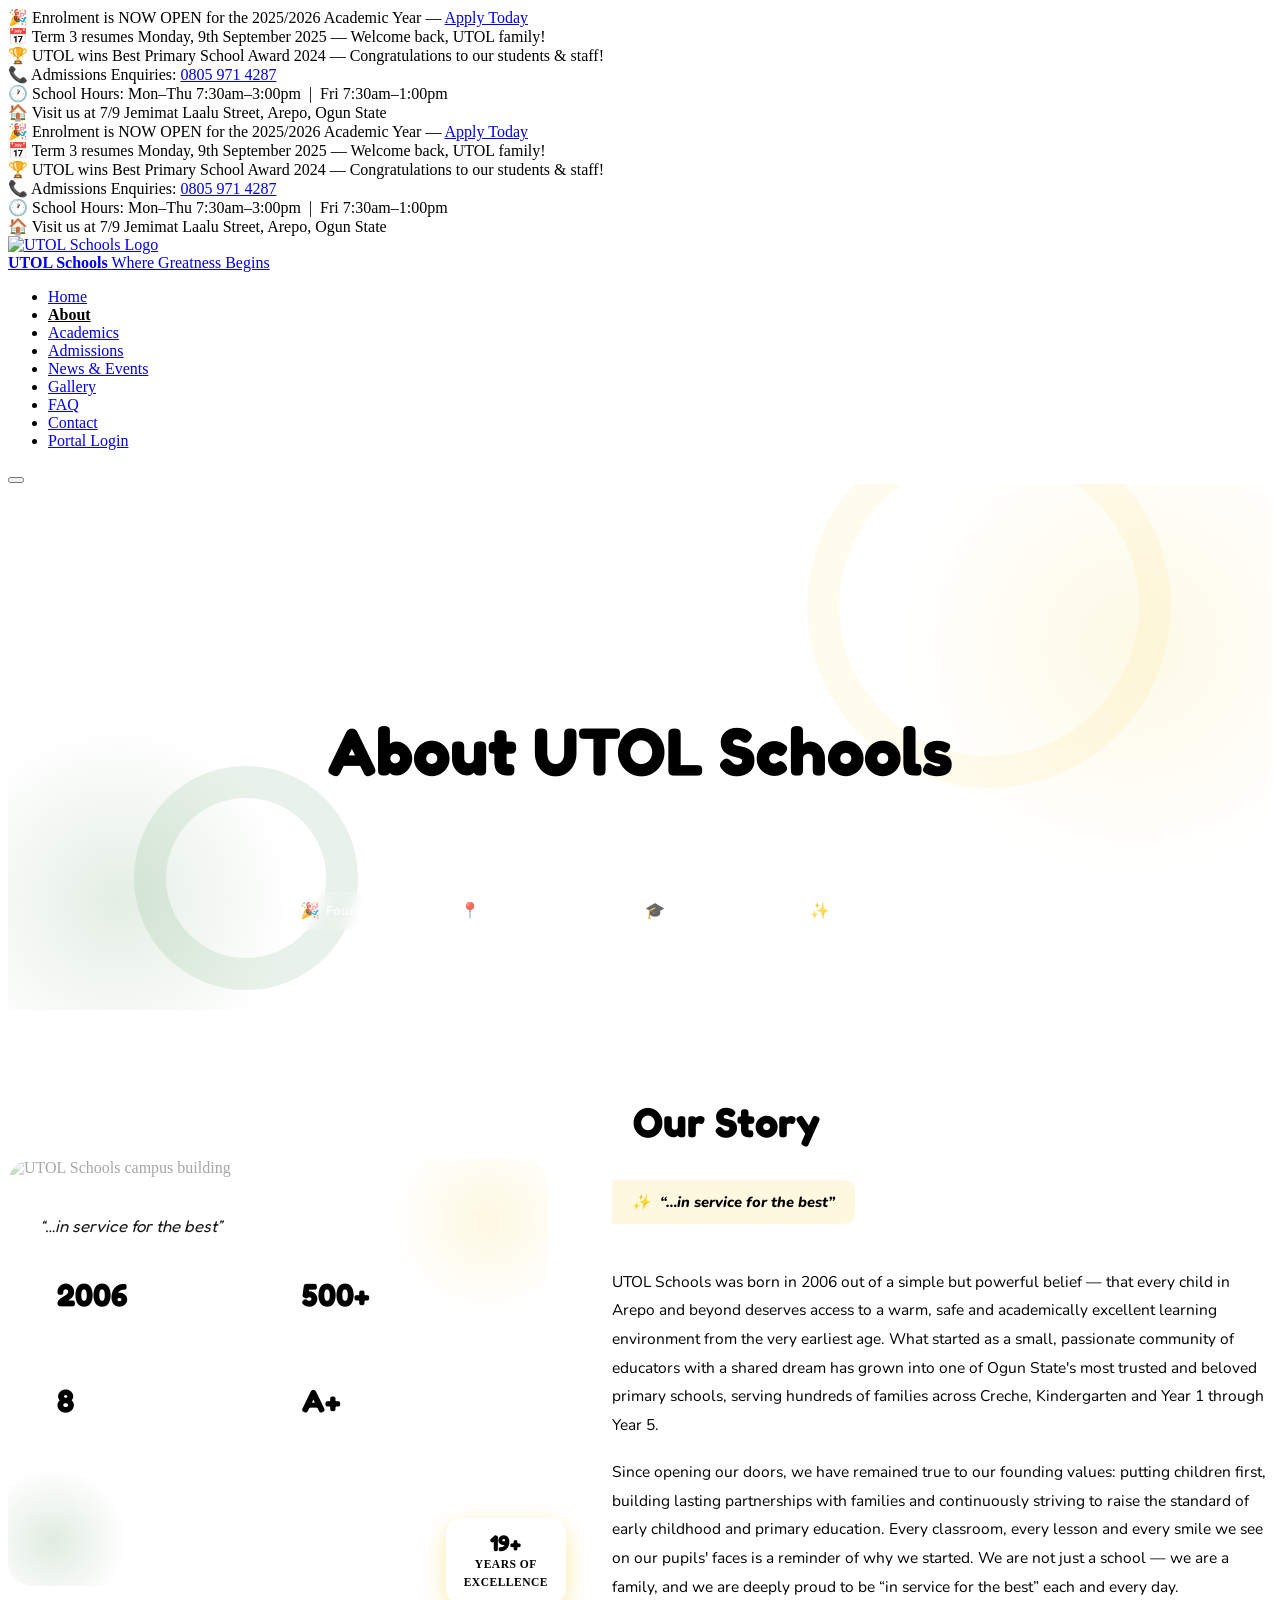
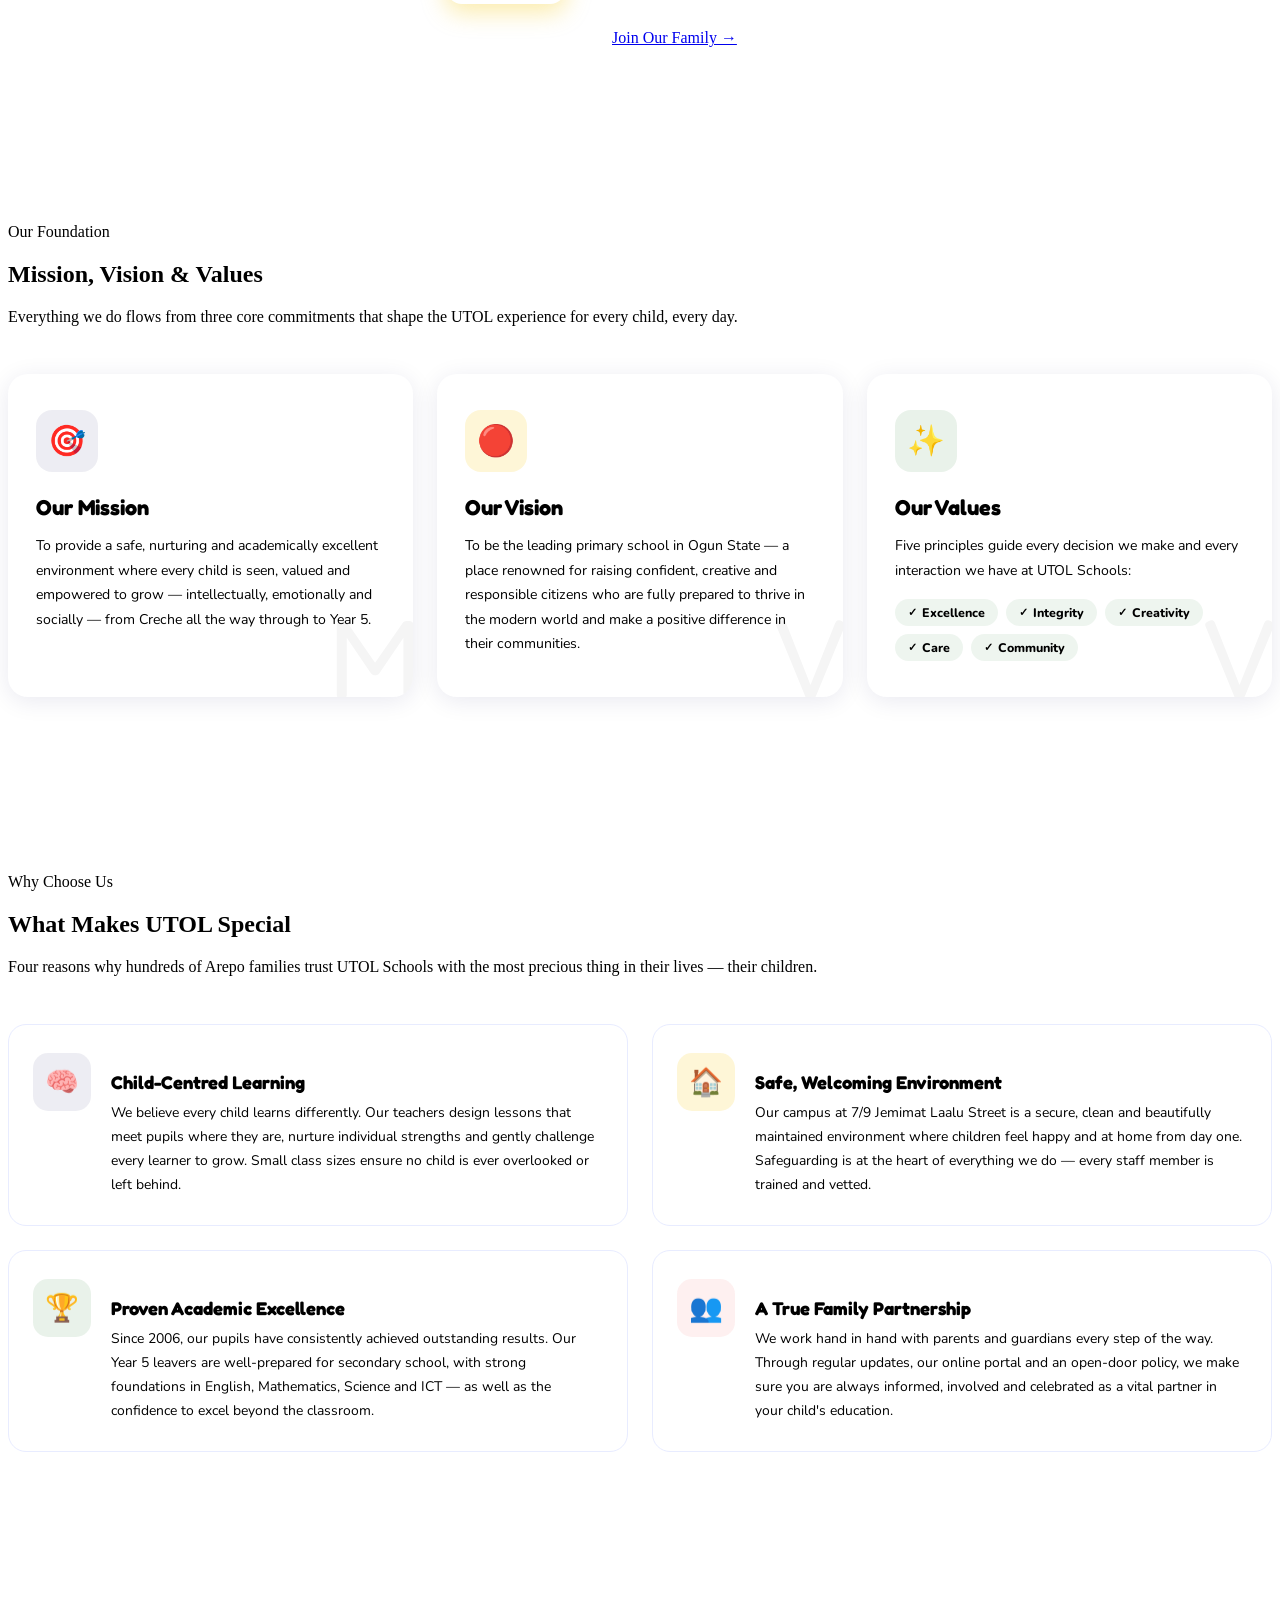
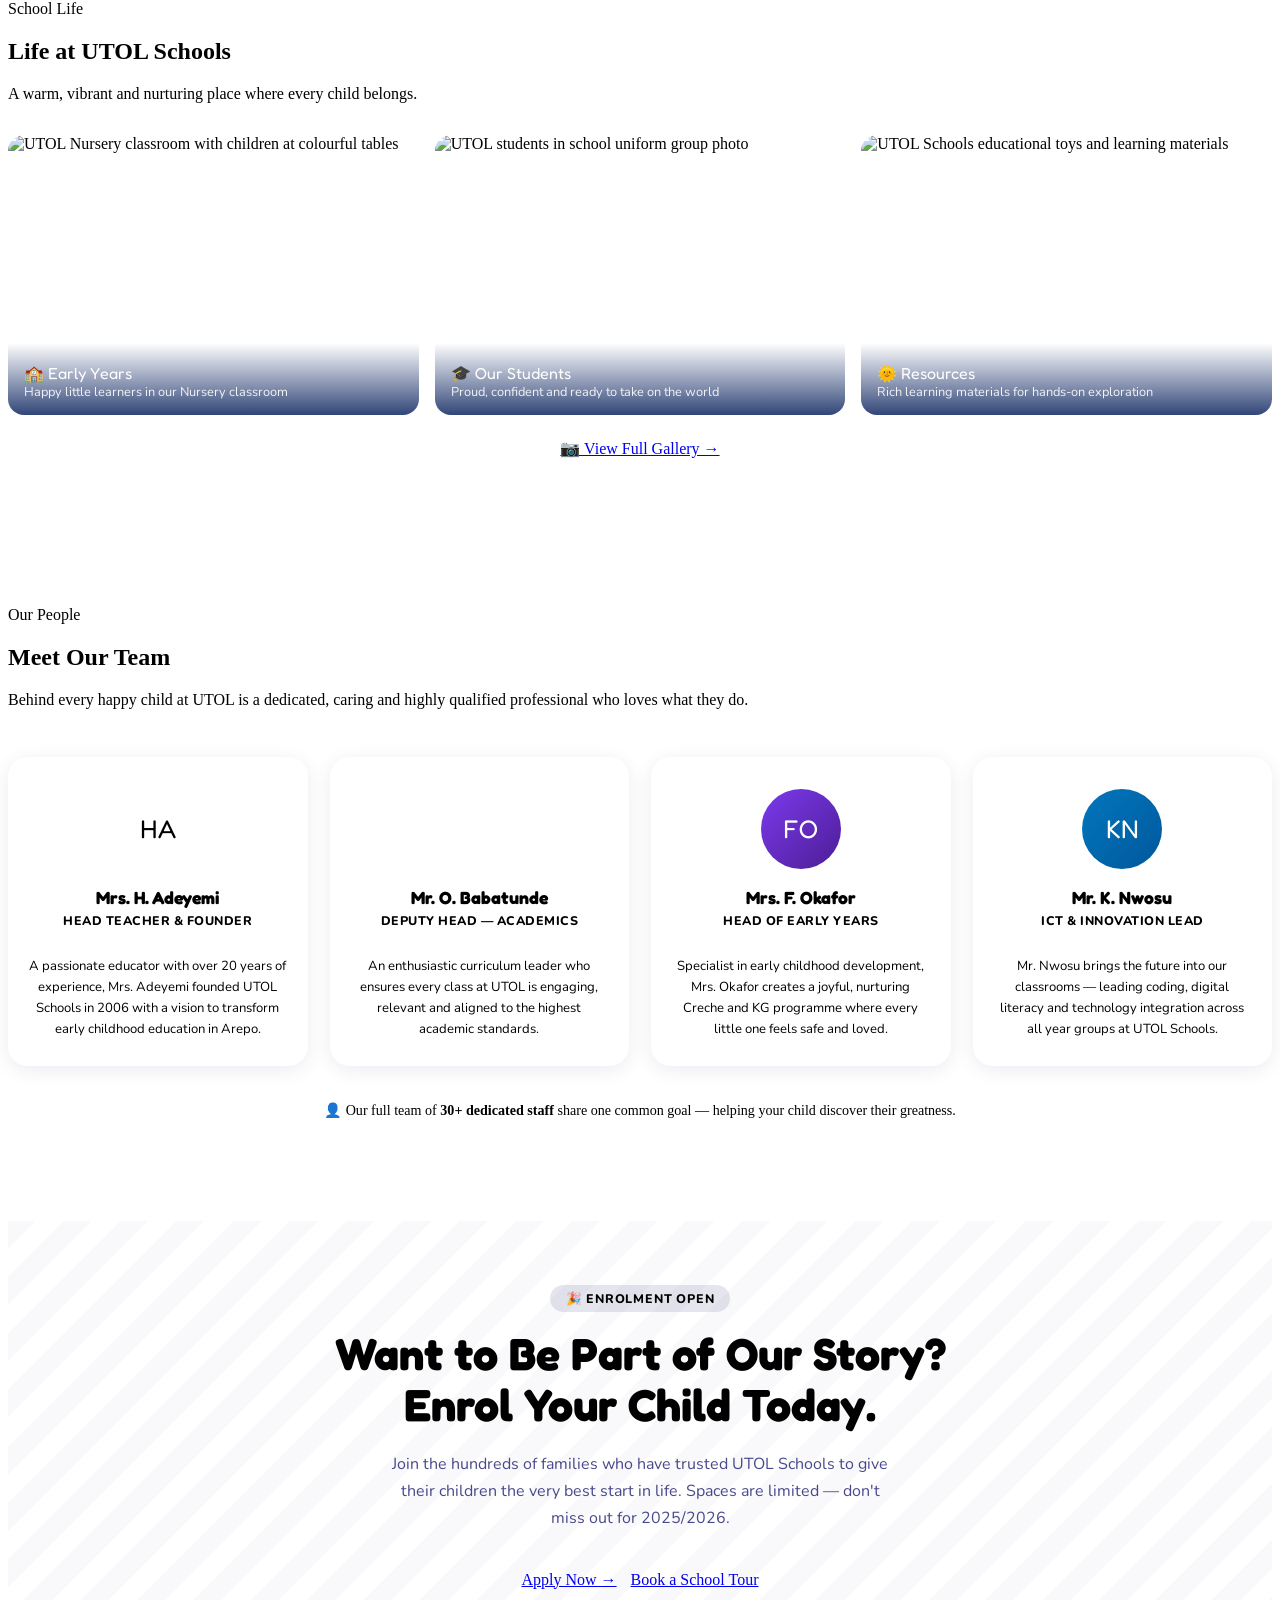
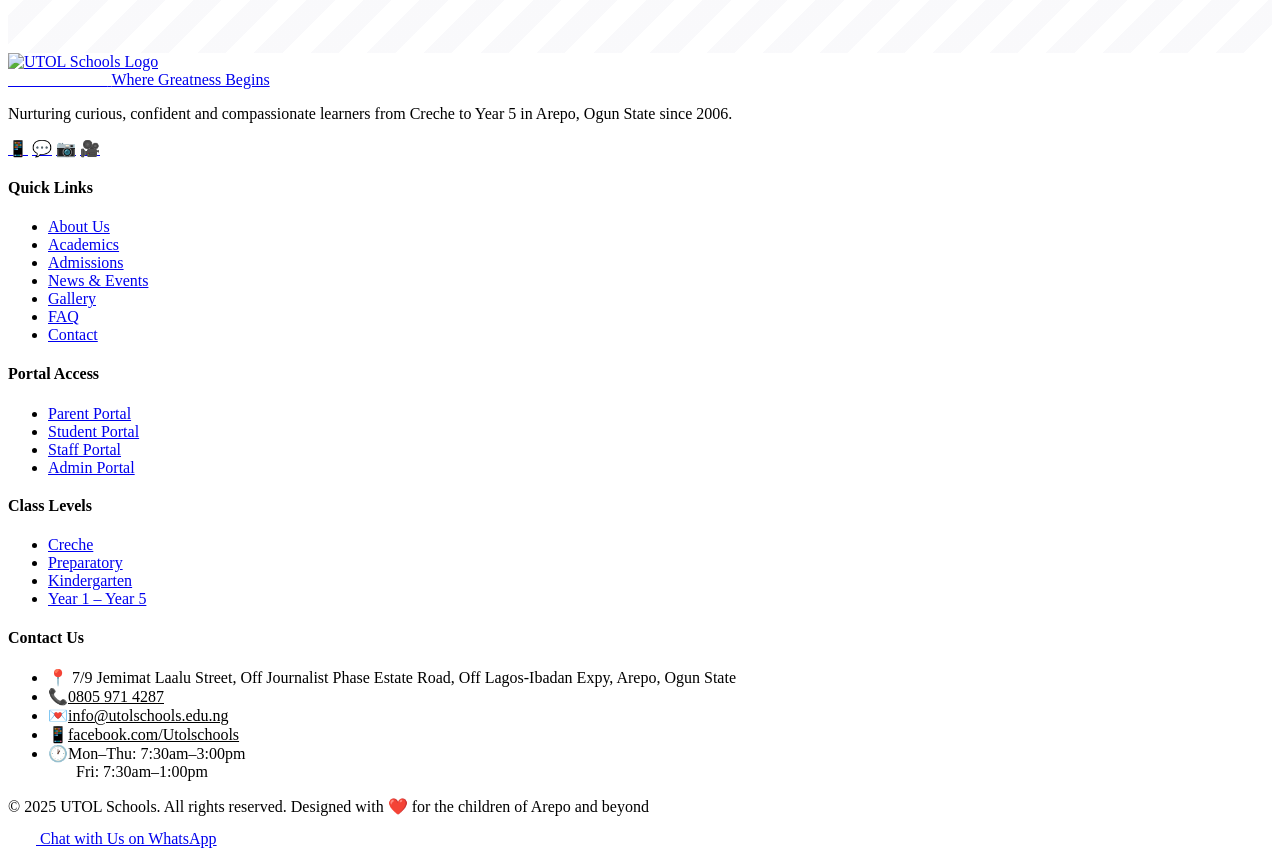
==== about.html @ bb559eba "Add files via upload" ====
<!DOCTYPE html>
<html lang="en">
<head>
  <meta charset="UTF-8" />
  <meta name="viewport" content="width=device-width, initial-scale=1.0" />
  <title>About Us – UTOL Schools</title>
  <meta name="description" content="Learn the story behind UTOL Schools — founded in 2006 in Arepo, Ogun State, in service for the best. Meet our team, mission, vision and values." />
  <link rel="preconnect" href="https://fonts.googleapis.com" />
  <link rel="preconnect" href="https://fonts.gstatic.com" crossorigin />
  <link href="https://fonts.googleapis.com/css2?family=Fredoka+One&family=Nunito:wght@400;500;600;700;800&display=swap" rel="stylesheet" />
  <link rel="stylesheet" href="css/style.css" />

  <style>
    /* ---- About page active nav override ---- */
    .nav-links a.active {
      background: var(--yellow) !important;
      color: var(--navy) !important;
      border-radius: 8px;
      font-weight: 800;
    }

    /* ================================================
       PAGE HERO
    ================================================ */
    .about-hero {
      background: linear-gradient(135deg, var(--navy) 0%, #050870 60%, #0c0ca8 100%);
      padding: 140px 0 80px;
      position: relative;
      overflow: hidden;
      text-align: center;
    }
    .about-hero::before {
      content: '';
      position: absolute;
      top: -100px; right: -120px;
      width: 520px; height: 520px;
      background: radial-gradient(circle, rgba(244,199,10,0.10) 0%, transparent 65%);
      border-radius: 50%;
    }
    .about-hero::after {
      content: '';
      position: absolute;
      bottom: -80px; left: -80px;
      width: 380px; height: 380px;
      background: radial-gradient(circle, rgba(46,125,50,0.13) 0%, transparent 65%);
      border-radius: 50%;
    }
    /* Decorative ring */
    .about-hero .hero-ring {
      position: absolute;
      border-radius: 50%;
      border: 32px solid rgba(244,199,10,0.07);
    }
    .about-hero .hr1 { width: 300px; height: 300px; top: -60px; right: 8%; }
    .about-hero .hr2 { width: 160px; height: 160px; bottom: 20px; left: 10%; border-color: rgba(46,125,50,0.1); }

    .about-hero-inner {
      position: relative;
      z-index: 2;
    }
    .about-hero-breadcrumb {
      display: inline-flex;
      align-items: center;
      gap: 8px;
      font-size: 0.82rem;
      font-weight: 700;
      color: rgba(255,255,255,0.55);
      margin-bottom: 18px;
    }
    .about-hero-breadcrumb a { color: var(--yellow); transition: opacity 0.2s; }
    .about-hero-breadcrumb a:hover { opacity: 0.8; }
    .about-hero-breadcrumb .sep { color: rgba(255,255,255,0.3); }

    .about-hero h1 {
      font-family: 'Fredoka One', cursive;
      font-size: clamp(2.6rem, 6vw, 4.2rem);
      color: var(--white);
      margin-bottom: 14px;
      line-height: 1.05;
    }
    .about-hero h1 span { color: var(--yellow); }

    .about-hero-sub {
      font-family: 'Nunito', sans-serif;
      font-size: 1.1rem;
      color: rgba(255,255,255,0.72);
      max-width: 500px;
      margin: 0 auto 32px;
      line-height: 1.7;
    }

    .about-hero-chips {
      display: flex;
      gap: 10px;
      flex-wrap: wrap;
      justify-content: center;
    }
    .hero-chip {
      display: inline-flex;
      align-items: center;
      gap: 6px;
      background: rgba(255,255,255,0.08);
      border: 1px solid rgba(255,255,255,0.14);
      color: rgba(255,255,255,0.8);
      padding: 7px 16px;
      border-radius: 50px;
      font-family: 'Nunito', sans-serif;
      font-size: 0.82rem;
      font-weight: 700;
      backdrop-filter: blur(6px);
    }
    .hero-chip .chip-icon { font-size: 1rem; }

    /* ================================================
       OUR STORY
    ================================================ */
    .our-story { padding: 88px 0; background: var(--white); }

    .story-grid {
      display: grid;
      grid-template-columns: 0.9fr 1.1fr;
      gap: 64px;
      align-items: center;
    }

    /* Left decorative panel */
    .story-panel {
      position: relative;
    }
    .story-visual {
      background: linear-gradient(145deg, var(--navy) 0%, #1a1aad 100%);
      border-radius: 24px;
      padding: 40px 32px;
      color: var(--white);
      position: relative;
      overflow: hidden;
    }
    .story-visual::before {
      content: '';
      position: absolute;
      top: -40px; right: -40px;
      width: 200px; height: 200px;
      background: radial-gradient(circle, rgba(244,199,10,0.12) 0%, transparent 70%);
      border-radius: 50%;
    }
    .story-visual::after {
      content: '';
      position: absolute;
      bottom: -30px; left: -30px;
      width: 150px; height: 150px;
      background: radial-gradient(circle, rgba(46,125,50,0.15) 0%, transparent 70%);
      border-radius: 50%;
    }
    .story-tagline {
      font-family: 'Fredoka One', cursive;
      font-size: 1.05rem;
      color: var(--yellow);
      margin-bottom: 24px;
      opacity: 0.9;
      font-style: italic;
      position: relative;
      z-index: 1;
    }
    .story-year {
      font-family: 'Fredoka One', cursive;
      font-size: 5.5rem;
      line-height: 1;
      color: rgba(255,255,255,0.12);
      position: absolute;
      bottom: 20px;
      right: 24px;
      letter-spacing: -2px;
      z-index: 0;
    }
    .story-stat-grid {
      display: grid;
      grid-template-columns: 1fr 1fr;
      gap: 14px;
      position: relative;
      z-index: 1;
    }
    .story-stat {
      background: rgba(255,255,255,0.07);
      border-radius: 14px;
      padding: 18px 16px;
      border: 1px solid rgba(255,255,255,0.08);
    }
    .story-stat strong {
      font-family: 'Fredoka One', cursive;
      font-size: 2rem;
      color: var(--yellow);
      display: block;
      line-height: 1;
      margin-bottom: 4px;
    }
    .story-stat span {
      font-size: 0.78rem;
      color: rgba(255,255,255,0.65);
      font-family: 'Nunito', sans-serif;
    }
    /* Floating badge */
    .story-badge {
      position: absolute;
      bottom: -18px;
      right: -18px;
      background: var(--yellow);
      border-radius: 16px;
      padding: 14px 18px;
      box-shadow: 0 8px 24px rgba(244,199,10,0.35);
      text-align: center;
      z-index: 2;
    }
    .story-badge strong {
      font-family: 'Fredoka One', cursive;
      font-size: 1.4rem;
      color: var(--navy);
      display: block;
      line-height: 1;
    }
    .story-badge span {
      font-size: 0.72rem;
      font-weight: 800;
      color: var(--navy);
      text-transform: uppercase;
      letter-spacing: 0.5px;
    }

    /* Right: story text */
    .story-text {}
    .story-accent-heading {
      display: flex;
      align-items: flex-start;
      gap: 16px;
      margin-bottom: 22px;
    }
    .story-accent-bar {
      width: 5px;
      min-height: 56px;
      background: var(--yellow);
      border-radius: 4px;
      flex-shrink: 0;
      margin-top: 4px;
    }
    .story-accent-heading h2 {
      font-family: 'Fredoka One', cursive;
      font-size: clamp(1.9rem, 3.5vw, 2.6rem);
      color: var(--navy);
      line-height: 1.15;
      margin: 0;
    }

    .story-text p {
      font-family: 'Nunito', sans-serif;
      font-size: 0.97rem;
      color: var(--gray);
      line-height: 1.85;
      margin-bottom: 18px;
    }
    .story-text p:last-of-type { margin-bottom: 28px; }

    .story-tagline-inline {
      display: inline-flex;
      align-items: center;
      gap: 10px;
      background: rgba(244,199,10,0.12);
      border-left: 4px solid var(--yellow);
      border-radius: 0 10px 10px 0;
      padding: 12px 20px;
      font-family: 'Nunito', sans-serif;
      font-size: 0.92rem;
      font-weight: 800;
      color: var(--navy);
      font-style: italic;
      margin-bottom: 28px;
    }

    /* ================================================
       MISSION / VISION / VALUES
    ================================================ */
    .mvv-section { padding: 88px 0; background: var(--light); }

    .mvv-grid {
      display: grid;
      grid-template-columns: repeat(3, 1fr);
      gap: 24px;
      margin-top: 48px;
    }

    .mvv-card {
      background: var(--white);
      border-radius: 20px;
      padding: 36px 28px;
      box-shadow: 0 4px 24px rgba(3,4,94,0.09);
      position: relative;
      overflow: hidden;
      transition: transform 0.3s ease, box-shadow 0.3s ease;
    }
    .mvv-card:hover {
      transform: translateY(-6px);
      box-shadow: 0 14px 40px rgba(3,4,94,0.14);
    }
    .mvv-card::before {
      content: '';
      position: absolute;
      top: 0; left: 0; right: 0;
      height: 5px;
      border-radius: 20px 20px 0 0;
    }
    .mvv-mission::before { background: var(--navy); }
    .mvv-vision::before  { background: var(--yellow); }
    .mvv-values::before  { background: var(--green); }

    /* Watermark letter */
    .mvv-card .mvv-wm {
      position: absolute;
      bottom: -16px; right: -8px;
      font-family: 'Fredoka One', cursive;
      font-size: 7rem;
      line-height: 1;
      color: var(--navy);
      opacity: 0.04;
      pointer-events: none;
    }

    .mvv-icon-wrap {
      width: 62px; height: 62px;
      border-radius: 16px;
      display: flex;
      align-items: center;
      justify-content: center;
      font-size: 1.9rem;
      margin-bottom: 20px;
    }
    .mvv-mission .mvv-icon-wrap { background: rgba(3,4,94,0.07); }
    .mvv-vision  .mvv-icon-wrap { background: rgba(244,199,10,0.16); }
    .mvv-values  .mvv-icon-wrap { background: rgba(46,125,50,0.1); }

    .mvv-card h3 {
      font-family: 'Fredoka One', cursive;
      font-size: 1.35rem;
      color: var(--navy);
      margin-bottom: 12px;
    }
    .mvv-card p {
      font-family: 'Nunito', sans-serif;
      font-size: 0.88rem;
      color: var(--gray);
      line-height: 1.75;
      margin-bottom: 0;
    }

    /* Values pill list */
    .values-pills {
      display: flex;
      flex-wrap: wrap;
      gap: 8px;
      margin-top: 16px;
    }
    .val-pill {
      display: inline-flex;
      align-items: center;
      gap: 5px;
      background: rgba(46,125,50,0.08);
      color: var(--green);
      padding: 5px 13px;
      border-radius: 50px;
      font-family: 'Nunito', sans-serif;
      font-size: 0.78rem;
      font-weight: 800;
    }
    .val-pill::before { content: '✓'; font-size: 0.7rem; }

    /* ================================================
       WHY UTOL
    ================================================ */
    .why-section { padding: 88px 0; background: var(--white); }

    .why-about-grid {
      display: grid;
      grid-template-columns: repeat(2, 1fr);
      gap: 24px;
      margin-top: 48px;
    }

    .why-about-card {
      display: flex;
      align-items: flex-start;
      gap: 20px;
      background: var(--white);
      border: 1.5px solid #e8ecff;
      border-radius: 18px;
      padding: 28px 24px;
      transition: border-color 0.3s ease, box-shadow 0.3s ease, transform 0.3s ease;
      position: relative;
      overflow: hidden;
    }
    .why-about-card::after {
      content: '';
      position: absolute;
      inset: 0;
      background: var(--light);
      opacity: 0;
      transition: opacity 0.3s ease;
      z-index: 0;
      border-radius: 18px;
    }
    .why-about-card:hover {
      border-color: var(--navy);
      box-shadow: 0 8px 32px rgba(3,4,94,0.1);
      transform: translateY(-4px);
    }
    .why-about-card:hover::after { opacity: 1; }

    .wa-icon-box {
      width: 58px; height: 58px;
      border-radius: 15px;
      display: flex;
      align-items: center;
      justify-content: center;
      font-size: 1.7rem;
      flex-shrink: 0;
      position: relative;
      z-index: 1;
    }
    .wai-1 { background: rgba(3,4,94,0.07); }
    .wai-2 { background: rgba(244,199,10,0.16); }
    .wai-3 { background: rgba(46,125,50,0.1); }
    .wai-4 { background: rgba(239,68,68,0.08); }

    .why-about-body { position: relative; z-index: 1; }
    .why-about-body h3 {
      font-family: 'Fredoka One', cursive;
      font-size: 1.15rem;
      color: var(--navy);
      margin-bottom: 8px;
    }
    .why-about-body p {
      font-family: 'Nunito', sans-serif;
      font-size: 0.87rem;
      color: var(--gray);
      line-height: 1.72;
      margin: 0;
    }

    /* ================================================
       MEET OUR TEAM
    ================================================ */
    .team-section { padding: 88px 0; background: var(--light); }

    .team-about-grid {
      display: grid;
      grid-template-columns: repeat(4, 1fr);
      gap: 22px;
      margin-top: 48px;
    }

    .team-about-card {
      background: var(--white);
      border-radius: 20px;
      padding: 32px 20px 26px;
      text-align: center;
      box-shadow: 0 4px 20px rgba(3,4,94,0.08);
      transition: transform 0.3s ease, box-shadow 0.3s ease;
      position: relative;
      overflow: hidden;
    }
    .team-about-card::before {
      content: '';
      position: absolute;
      top: 0; left: 0; right: 0;
      height: 4px;
      border-radius: 20px 20px 0 0;
      background: var(--navy);
      transform: scaleX(0);
      transform-origin: left;
      transition: transform 0.3s ease;
    }
    .team-about-card:hover { transform: translateY(-6px); box-shadow: 0 16px 40px rgba(3,4,94,0.14); }
    .team-about-card:hover::before { transform: scaleX(1); }

    .team-avatar-circle {
      width: 80px; height: 80px;
      border-radius: 50%;
      display: flex;
      align-items: center;
      justify-content: center;
      font-family: 'Fredoka One', cursive;
      font-size: 1.6rem;
      margin: 0 auto 18px;
      position: relative;
    }
    /* Colour variants */
    .tav-1 { background: linear-gradient(135deg, var(--navy) 0%, #1a1aad 100%); color: var(--yellow); }
    .tav-2 { background: linear-gradient(135deg, var(--green) 0%, #1b5e20 100%); color: #fff; }
    .tav-3 { background: linear-gradient(135deg, #7c3aed 0%, #4c1d95 100%); color: #fff; }
    .tav-4 { background: linear-gradient(135deg, #0277bd 0%, #01579b 100%); color: #fff; }

    /* Small online dot */
    .team-avatar-circle::after {
      content: '';
      position: absolute;
      bottom: 4px; right: 4px;
      width: 14px; height: 14px;
      background: var(--green);
      border-radius: 50%;
      border: 3px solid var(--white);
    }

    .team-about-card h3 {
      font-family: 'Fredoka One', cursive;
      font-size: 1.1rem;
      color: var(--navy);
      margin-bottom: 4px;
    }
    .team-role {
      font-family: 'Nunito', sans-serif;
      font-size: 0.78rem;
      font-weight: 800;
      text-transform: uppercase;
      letter-spacing: 0.5px;
      color: var(--gray);
      margin-bottom: 12px;
      display: block;
    }

    /* Divider */
    .team-about-card .team-divider {
      width: 36px;
      height: 3px;
      background: var(--yellow);
      border-radius: 2px;
      margin: 12px auto;
    }

    .team-about-card .team-desc {
      font-family: 'Nunito', sans-serif;
      font-size: 0.82rem;
      color: var(--gray);
      line-height: 1.6;
      margin: 0;
    }

    /* ================================================
       ABOUT CTA STRIP
    ================================================ */
    .about-cta {
      background: var(--yellow);
      padding: 64px 0;
      position: relative;
      overflow: hidden;
    }
    .about-cta::before {
      content: '';
      position: absolute; inset: 0;
      background: repeating-linear-gradient(
        -45deg, transparent, transparent 20px,
        rgba(3,4,94,0.025) 20px, rgba(3,4,94,0.025) 40px
      );
    }
    /* Decorative circles */
    .about-cta .cta-circle {
      position: absolute;
      border-radius: 50%;
      opacity: 0.08;
    }
    .about-cta .cc1 { width: 300px; height: 300px; background: var(--navy); top: -100px; right: 5%; }
    .about-cta .cc2 { width: 180px; height: 180px; background: var(--navy); bottom: -60px; left: 8%; }

    .about-cta-inner {
      position: relative;
      z-index: 1;
      display: flex;
      flex-direction: column;
      align-items: center;
      text-align: center;
      gap: 10px;
    }
    .about-cta-inner .cta-tag {
      display: inline-flex;
      align-items: center;
      gap: 6px;
      background: rgba(3,4,94,0.1);
      color: var(--navy);
      padding: 5px 16px;
      border-radius: 50px;
      font-family: 'Nunito', sans-serif;
      font-size: 0.78rem;
      font-weight: 800;
      text-transform: uppercase;
      letter-spacing: 0.8px;
      margin-bottom: 6px;
    }
    .about-cta-inner h2 {
      font-family: 'Fredoka One', cursive;
      font-size: clamp(1.9rem, 4vw, 2.8rem);
      color: var(--navy);
      line-height: 1.15;
      max-width: 620px;
      margin: 0 auto 10px;
    }
    .about-cta-inner p {
      font-family: 'Nunito', sans-serif;
      font-size: 1rem;
      color: rgba(3,4,94,0.72);
      max-width: 500px;
      margin: 0 auto 28px;
      line-height: 1.7;
    }
    .about-cta-btns {
      display: flex;
      gap: 14px;
      flex-wrap: wrap;
      justify-content: center;
    }

    /* ================================================
       RESPONSIVE
    ================================================ */
    @media (max-width: 1024px) {
      .story-grid      { grid-template-columns: 1fr; gap: 44px; }
      .story-panel     { max-width: 480px; margin: 0 auto; }
      .mvv-grid        { grid-template-columns: 1fr; }
      .why-about-grid  { grid-template-columns: 1fr; }
      .team-about-grid { grid-template-columns: repeat(2, 1fr); }
    }
    @media (max-width: 768px) {
      .about-hero      { padding: 120px 0 64px; }
      .about-hero h1   { font-size: 2.4rem; }
      .team-about-grid { grid-template-columns: repeat(2, 1fr); }
      .about-cta-btns  { flex-direction: column; align-items: center; }
      .story-badge     { bottom: -12px; right: -8px; }
    }
    @media (max-width: 480px) {
      .team-about-grid  { grid-template-columns: 1fr; }
      .about-hero-chips { gap: 8px; }
      .hero-chip        { font-size: 0.75rem; padding: 5px 12px; }
      .why-about-card   { flex-direction: column; }
    }
  </style>
</head>
<body>

<!-- ============================================================
     ANNOUNCEMENT BAR
============================================================ -->
<div class="announcement-bar" role="marquee" aria-label="School announcements">
  <div class="announcement-track">
    <div class="announcement-item"><span class="ann-dot"></span>&#127881; Enrolment is NOW OPEN for the 2025/2026 Academic Year &mdash; <a href="admissions.html">Apply Today</a></div>
    <div class="announcement-item"><span class="ann-dot"></span>&#128197; Term 3 resumes Monday, 9th September 2025 &mdash; Welcome back, UTOL family!</div>
    <div class="announcement-item"><span class="ann-dot"></span>&#127942; UTOL wins Best Primary School Award 2024 &mdash; Congratulations to our students &amp; staff!</div>
    <div class="announcement-item"><span class="ann-dot"></span>&#128222; Admissions Enquiries: <a href="tel:08059714287">0805 971 4287</a></div>
    <div class="announcement-item"><span class="ann-dot"></span>&#128336; School Hours: Mon&ndash;Thu 7:30am&ndash;3:00pm &nbsp;|&nbsp; Fri 7:30am&ndash;1:00pm</div>
    <div class="announcement-item"><span class="ann-dot"></span>&#127968; Visit us at 7/9 Jemimat Laalu Street, Arepo, Ogun State</div>
    <!-- duplicate for seamless loop -->
    <div class="announcement-item"><span class="ann-dot"></span>&#127881; Enrolment is NOW OPEN for the 2025/2026 Academic Year &mdash; <a href="admissions.html">Apply Today</a></div>
    <div class="announcement-item"><span class="ann-dot"></span>&#128197; Term 3 resumes Monday, 9th September 2025 &mdash; Welcome back, UTOL family!</div>
    <div class="announcement-item"><span class="ann-dot"></span>&#127942; UTOL wins Best Primary School Award 2024 &mdash; Congratulations to our students &amp; staff!</div>
    <div class="announcement-item"><span class="ann-dot"></span>&#128222; Admissions Enquiries: <a href="tel:08059714287">0805 971 4287</a></div>
    <div class="announcement-item"><span class="ann-dot"></span>&#128336; School Hours: Mon&ndash;Thu 7:30am&ndash;3:00pm &nbsp;|&nbsp; Fri 7:30am&ndash;1:00pm</div>
    <div class="announcement-item"><span class="ann-dot"></span>&#127968; Visit us at 7/9 Jemimat Laalu Street, Arepo, Ogun State</div>
  </div>
</div>

<!-- ============================================================
     STICKY NAVBAR
============================================================ -->
<nav class="navbar" id="navbar">
  <div class="nav-container">
    <a href="index.html" class="nav-logo" aria-label="UTOL Schools home">
      <div class="nav-logo-icon"><img src="images/logo.jpeg" alt="UTOL Schools Logo" /></div>
      <div class="nav-logo-text">
        <strong>UTOL Schools</strong>
        <span>Where Greatness Begins</span>
      </div>
    </a>

    <ul class="nav-links" id="navLinks" role="menubar">
      <li role="none"><a href="index.html"        role="menuitem">Home</a></li>
      <li role="none"><a href="about.html"  class="active" role="menuitem">About</a></li>
      <li role="none"><a href="academics.html"    role="menuitem">Academics</a></li>
      <li role="none"><a href="admissions.html"   role="menuitem">Admissions</a></li>
      <li role="none"><a href="news.html"         role="menuitem">News &amp; Events</a></li>
      <li role="none"><a href="gallery.html"      role="menuitem">Gallery</a></li>
      <li role="none"><a href="faq.html"          role="menuitem">FAQ</a></li>
      <li role="none"><a href="contact.html"      role="menuitem">Contact</a></li>
      <li role="none"><a href="portal/login.html" class="nav-portal-btn" role="menuitem">Portal Login</a></li>
    </ul>

    <button class="nav-hamburger" id="hamburger" aria-label="Toggle navigation menu" aria-expanded="false">
      <span></span><span></span><span></span>
    </button>
  </div>
</nav>

<!-- ============================================================
     1. PAGE HERO
============================================================ -->
<section class="about-hero">
  <div class="hero-ring hr1" aria-hidden="true"></div>
  <div class="hero-ring hr2" aria-hidden="true"></div>

  <div class="container">
    <div class="about-hero-inner">

      <!-- Breadcrumb -->
      <div class="about-hero-breadcrumb">
        <a href="index.html">Home</a>
        <span class="sep">/</span>
        <span>About Us</span>
      </div>

      <h1>About <span>UTOL Schools</span></h1>
      <p class="about-hero-sub">Get to know the UTOL Schools family &mdash; our story, our people and the passion that drives everything we do.</p>

      <!-- Info chips -->
      <div class="about-hero-chips">
        <span class="hero-chip"><span class="chip-icon">&#127881;</span> Founded 2006</span>
        <span class="hero-chip"><span class="chip-icon">&#128205;</span> Arepo, Ogun State</span>
        <span class="hero-chip"><span class="chip-icon">&#127891;</span> Creche &ndash; Year 5</span>
        <span class="hero-chip"><span class="chip-icon">&#10024;</span> &ldquo;In service for the best&rdquo;</span>
      </div>

    </div>
  </div>
</section>

<!-- ============================================================
     2. OUR STORY
============================================================ -->
<section class="our-story" id="story">
  <div class="container">
    <div class="story-grid">

      <!-- Left: Visual panel -->
      <div class="story-panel">
        <div class="story-visual" style="position:relative;overflow:hidden;min-height:320px;">
          <!-- Campus photo background -->
          <img src="images/gallery4.jpeg" alt="UTOL Schools campus building" style="position:absolute;inset:0;width:100%;height:100%;object-fit:cover;border-radius:inherit;opacity:0.35;" />
          <p class="story-tagline" style="position:relative;z-index:1;">&ldquo;&hellip;in service for the best&rdquo;</p>

          <div class="story-stat-grid" style="position:relative;z-index:1;">
            <div class="story-stat">
              <strong>2006</strong>
              <span>Year Founded</span>
            </div>
            <div class="story-stat">
              <strong>500+</strong>
              <span>Happy Pupils</span>
            </div>
            <div class="story-stat">
              <strong>8</strong>
              <span>Class Levels</span>
            </div>
            <div class="story-stat">
              <strong>A+</strong>
              <span>School Rating</span>
            </div>
          </div>

          <div class="story-year" aria-hidden="true" style="position:relative;z-index:1;">2006</div>
        </div>

        <!-- Floating badge -->
        <div class="story-badge">
          <strong>19+</strong>
          <span>Years of<br>Excellence</span>
        </div>
      </div>

      <!-- Right: Story text -->
      <div class="story-text">
        <div class="story-accent-heading">
          <div class="story-accent-bar" aria-hidden="true"></div>
          <h2>Our Story</h2>
        </div>

        <div class="story-tagline-inline">
          <span>&#10024;</span> &ldquo;&hellip;in service for the best&rdquo;
        </div>

        <p>
          UTOL Schools was born in 2006 out of a simple but powerful belief &mdash; that every child in Arepo and beyond deserves access to a warm, safe and academically excellent learning environment from the very earliest age. What started as a small, passionate community of educators with a shared dream has grown into one of Ogun State's most trusted and beloved primary schools, serving hundreds of families across Creche, Kindergarten and Year 1 through Year 5.
        </p>
        <p>
          Since opening our doors, we have remained true to our founding values: putting children first, building lasting partnerships with families and continuously striving to raise the standard of early childhood and primary education. Every classroom, every lesson and every smile we see on our pupils' faces is a reminder of why we started. We are not just a school &mdash; we are a family, and we are deeply proud to be &ldquo;in service for the best&rdquo; each and every day.
        </p>

        <a href="admissions.html" class="btn btn-navy">Join Our Family &rarr;</a>
      </div>

    </div>
  </div>
</section>

<!-- ============================================================
     3. MISSION, VISION & VALUES
============================================================ -->
<section class="mvv-section" id="mission">
  <div class="container">
    <div class="text-center">
      <span class="section-tag">Our Foundation</span>
      <h2 class="section-title">Mission, Vision &amp; Values</h2>
      <p class="section-subtitle">Everything we do flows from three core commitments that shape the UTOL experience for every child, every day.</p>
    </div>

    <div class="mvv-grid">

      <!-- Mission -->
      <div class="mvv-card mvv-mission">
        <span class="mvv-wm" aria-hidden="true">M</span>
        <div class="mvv-icon-wrap">&#127919;</div>
        <h3>Our Mission</h3>
        <p>
          To provide a safe, nurturing and academically excellent environment where every child is seen, valued and empowered to grow &mdash; intellectually, emotionally and socially &mdash; from Creche all the way through to Year 5.
        </p>
      </div>

      <!-- Vision -->
      <div class="mvv-card mvv-vision">
        <span class="mvv-wm" aria-hidden="true">V</span>
        <div class="mvv-icon-wrap">&#128308;</div>
        <h3>Our Vision</h3>
        <p>
          To be the leading primary school in Ogun State &mdash; a place renowned for raising confident, creative and responsible citizens who are fully prepared to thrive in the modern world and make a positive difference in their communities.
        </p>
      </div>

      <!-- Values -->
      <div class="mvv-card mvv-values">
        <span class="mvv-wm" aria-hidden="true">V</span>
        <div class="mvv-icon-wrap">&#10024;</div>
        <h3>Our Values</h3>
        <p>Five principles guide every decision we make and every interaction we have at UTOL Schools:</p>
        <div class="values-pills">
          <span class="val-pill">Excellence</span>
          <span class="val-pill">Integrity</span>
          <span class="val-pill">Creativity</span>
          <span class="val-pill">Care</span>
          <span class="val-pill">Community</span>
        </div>
      </div>

    </div>
  </div>
</section>

<!-- ============================================================
     4. WHY UTOL
============================================================ -->
<section class="why-section" id="why-utol">
  <div class="container">
    <div class="text-center">
      <span class="section-tag">Why Choose Us</span>
      <h2 class="section-title">What Makes UTOL Special</h2>
      <p class="section-subtitle">Four reasons why hundreds of Arepo families trust UTOL Schools with the most precious thing in their lives &mdash; their children.</p>
    </div>

    <div class="why-about-grid">

      <!-- Block 1 -->
      <div class="why-about-card">
        <div class="wa-icon-box wai-1">&#129504;</div>
        <div class="why-about-body">
          <h3>Child-Centred Learning</h3>
          <p>We believe every child learns differently. Our teachers design lessons that meet pupils where they are, nurture individual strengths and gently challenge every learner to grow. Small class sizes ensure no child is ever overlooked or left behind.</p>
        </div>
      </div>

      <!-- Block 2 -->
      <div class="why-about-card">
        <div class="wa-icon-box wai-2">&#127968;</div>
        <div class="why-about-body">
          <h3>Safe, Welcoming Environment</h3>
          <p>Our campus at 7/9 Jemimat Laalu Street is a secure, clean and beautifully maintained environment where children feel happy and at home from day one. Safeguarding is at the heart of everything we do &mdash; every staff member is trained and vetted.</p>
        </div>
      </div>

      <!-- Block 3 -->
      <div class="why-about-card">
        <div class="wa-icon-box wai-3">&#127942;</div>
        <div class="why-about-body">
          <h3>Proven Academic Excellence</h3>
          <p>Since 2006, our pupils have consistently achieved outstanding results. Our Year 5 leavers are well-prepared for secondary school, with strong foundations in English, Mathematics, Science and ICT &mdash; as well as the confidence to excel beyond the classroom.</p>
        </div>
      </div>

      <!-- Block 4 -->
      <div class="why-about-card">
        <div class="wa-icon-box wai-4">&#128101;</div>
        <div class="why-about-body">
          <h3>A True Family Partnership</h3>
          <p>We work hand in hand with parents and guardians every step of the way. Through regular updates, our online portal and an open-door policy, we make sure you are always informed, involved and celebrated as a vital partner in your child's education.</p>
        </div>
      </div>

    </div>
  </div>
</section>

<!-- ============================================================
     4b. SCHOOL LIFE IN PICTURES
============================================================ -->
<section style="padding:60px 0;background:var(--light);">
  <div class="container">
    <div class="text-center" style="margin-bottom:32px;">
      <span class="section-tag">School Life</span>
      <h2 class="section-title">Life at UTOL Schools</h2>
      <p class="section-subtitle">A warm, vibrant and nurturing place where every child belongs.</p>
    </div>
    <div style="display:grid;grid-template-columns:1fr 1fr 1fr;gap:16px;">
      <!-- Nursery classroom – tall left card -->
      <div style="border-radius:16px;overflow:hidden;position:relative;grid-row:span 1;">
        <img src="images/gallery1.jpeg" alt="UTOL Nursery classroom with children at colourful tables"
          style="width:100%;height:280px;object-fit:cover;display:block;transition:transform 0.4s;"
          onmouseover="this.style.transform='scale(1.04)'" onmouseout="this.style.transform='scale(1)'" />
        <div style="position:absolute;bottom:0;left:0;right:0;background:linear-gradient(transparent,rgba(13,37,96,0.85));padding:20px 16px 14px;color:#fff;">
          <div style="font-family:'Fredoka One',cursive;font-size:1rem;">&#127979; Early Years</div>
          <div style="font-family:'Nunito',sans-serif;font-size:0.8rem;opacity:0.9;">Happy little learners in our Nursery classroom</div>
        </div>
      </div>
      <!-- Students in uniform – centre -->
      <div style="border-radius:16px;overflow:hidden;position:relative;">
        <img src="images/gallery2.jpeg" alt="UTOL students in school uniform group photo"
          style="width:100%;height:280px;object-fit:cover;display:block;transition:transform 0.4s;"
          onmouseover="this.style.transform='scale(1.04)'" onmouseout="this.style.transform='scale(1)'" />
        <div style="position:absolute;bottom:0;left:0;right:0;background:linear-gradient(transparent,rgba(13,37,96,0.85));padding:20px 16px 14px;color:#fff;">
          <div style="font-family:'Fredoka One',cursive;font-size:1rem;">&#127891; Our Students</div>
          <div style="font-family:'Nunito',sans-serif;font-size:0.8rem;opacity:0.9;">Proud, confident and ready to take on the world</div>
        </div>
      </div>
      <!-- Learning materials – right -->
      <div style="border-radius:16px;overflow:hidden;position:relative;">
        <img src="images/gallery3.jpeg" alt="UTOL Schools educational toys and learning materials"
          style="width:100%;height:280px;object-fit:cover;display:block;transition:transform 0.4s;"
          onmouseover="this.style.transform='scale(1.04)'" onmouseout="this.style.transform='scale(1)'" />
        <div style="position:absolute;bottom:0;left:0;right:0;background:linear-gradient(transparent,rgba(13,37,96,0.85));padding:20px 16px 14px;color:#fff;">
          <div style="font-family:'Fredoka One',cursive;font-size:1rem;">&#127774; Resources</div>
          <div style="font-family:'Nunito',sans-serif;font-size:0.8rem;opacity:0.9;">Rich learning materials for hands-on exploration</div>
        </div>
      </div>
    </div>
    <div style="text-align:center;margin-top:24px;">
      <a href="gallery.html" class="btn btn-navy">&#128247; View Full Gallery &rarr;</a>
    </div>
  </div>
</section>

<!-- ============================================================
     5. MEET OUR TEAM
============================================================ -->
<section class="team-section" id="team">
  <div class="container">
    <div class="text-center">
      <span class="section-tag">Our People</span>
      <h2 class="section-title">Meet Our Team</h2>
      <p class="section-subtitle">Behind every happy child at UTOL is a dedicated, caring and highly qualified professional who loves what they do.</p>
    </div>

    <div class="team-about-grid">

      <!-- Card 1 -->
      <div class="team-about-card">
        <div class="team-avatar-circle tav-1">HA</div>
        <h3>Mrs. H. Adeyemi</h3>
        <span class="team-role">Head Teacher &amp; Founder</span>
        <div class="team-divider"></div>
        <p class="team-desc">A passionate educator with over 20 years of experience, Mrs. Adeyemi founded UTOL Schools in 2006 with a vision to transform early childhood education in Arepo.</p>
      </div>

      <!-- Card 2 -->
      <div class="team-about-card">
        <div class="team-avatar-circle tav-2">OB</div>
        <h3>Mr. O. Babatunde</h3>
        <span class="team-role">Deputy Head &mdash; Academics</span>
        <div class="team-divider"></div>
        <p class="team-desc">An enthusiastic curriculum leader who ensures every class at UTOL is engaging, relevant and aligned to the highest academic standards.</p>
      </div>

      <!-- Card 3 -->
      <div class="team-about-card">
        <div class="team-avatar-circle tav-3">FO</div>
        <h3>Mrs. F. Okafor</h3>
        <span class="team-role">Head of Early Years</span>
        <div class="team-divider"></div>
        <p class="team-desc">Specialist in early childhood development, Mrs. Okafor creates a joyful, nurturing Creche and KG programme where every little one feels safe and loved.</p>
      </div>

      <!-- Card 4 -->
      <div class="team-about-card">
        <div class="team-avatar-circle tav-4">KN</div>
        <h3>Mr. K. Nwosu</h3>
        <span class="team-role">ICT &amp; Innovation Lead</span>
        <div class="team-divider"></div>
        <p class="team-desc">Mr. Nwosu brings the future into our classrooms &mdash; leading coding, digital literacy and technology integration across all year groups at UTOL Schools.</p>
      </div>

    </div>

    <!-- Sub note -->
    <p style="text-align:center;margin-top:36px;font-size:0.88rem;color:var(--gray);">
      &#128100; Our full team of <strong>30+ dedicated staff</strong> share one common goal &mdash; helping your child discover their greatness.
    </p>

  </div>
</section>

<!-- ============================================================
     6. CTA STRIP
============================================================ -->
<section class="about-cta">
  <div class="cta-circle cc1" aria-hidden="true"></div>
  <div class="cta-circle cc2" aria-hidden="true"></div>

  <div class="container">
    <div class="about-cta-inner">
      <span class="cta-tag">&#127881; Enrolment Open</span>
      <h2>Want to Be Part of Our Story?<br>Enrol Your Child Today.</h2>
      <p>Join the hundreds of families who have trusted UTOL Schools to give their children the very best start in life. Spaces are limited &mdash; don't miss out for 2025/2026.</p>
      <div class="about-cta-btns">
        <a href="admissions.html" class="btn btn-navy btn-strip-primary">Apply Now &rarr;</a>
        <a href="contact.html"   class="btn btn-strip-outline">Book a School Tour</a>
      </div>
    </div>
  </div>
</section>

<!-- ============================================================
     FOOTER
============================================================ -->
<footer class="footer">
  <div class="container">
    <div class="footer-grid">

      <!-- Brand -->
      <div class="footer-brand">
        <a href="index.html" class="nav-logo" style="margin-bottom:0;">
          <div class="nav-logo-icon"><img src="images/logo.jpeg" alt="UTOL Schools Logo" /></div>
          <div class="nav-logo-text">
            <strong style="color:#fff;">UTOL Schools</strong>
            <span>Where Greatness Begins</span>
          </div>
        </a>
        <p>Nurturing curious, confident and compassionate learners from Creche to Year 5 in Arepo, Ogun State since 2006.</p>
        <div class="footer-socials">
          <a href="https://facebook.com/Utolschools" target="_blank" rel="noopener" class="social-btn" aria-label="Facebook">&#128241;</a>
          <a href="https://wa.me/2348059714287?text=Hello%2C%20I%20have%20a%20question%20about%20admission%20at%20UTOL%20Schools." target="_blank" rel="noopener" class="social-btn" aria-label="WhatsApp">&#128172;</a>
          <a href="#" class="social-btn" aria-label="Instagram">&#128247;</a>
          <a href="#" class="social-btn" aria-label="YouTube">&#127909;</a>
        </div>
      </div>

      <!-- Quick Links -->
      <div class="footer-col">
        <h4>Quick Links</h4>
        <ul class="footer-links">
          <li><a href="about.html">About Us</a></li>
          <li><a href="academics.html">Academics</a></li>
          <li><a href="admissions.html">Admissions</a></li>
          <li><a href="news.html">News &amp; Events</a></li>
          <li><a href="gallery.html">Gallery</a></li>
          <li><a href="faq.html">FAQ</a></li>
          <li><a href="contact.html">Contact</a></li>
        </ul>
      </div>

      <!-- Portal & Classes -->
      <div class="footer-col">
        <h4>Portal Access</h4>
        <ul class="footer-links">
          <li><a href="portal/login.html?role=parent">Parent Portal</a></li>
          <li><a href="portal/login.html?role=student">Student Portal</a></li>
          <li><a href="portal/login.html?role=staff">Staff Portal</a></li>
          <li><a href="portal/login.html?role=admin">Admin Portal</a></li>
        </ul>
        <h4 style="margin-top:20px;">Class Levels</h4>
        <ul class="footer-links">
          <li><a href="academics.html#creche">Creche</a></li>
          <li><a href="academics.html#prep">Preparatory</a></li>
          <li><a href="academics.html#kg">Kindergarten</a></li>
          <li><a href="academics.html#y1">Year 1 &ndash; Year 5</a></li>
        </ul>
      </div>

      <!-- Contact -->
      <div class="footer-col">
        <h4>Contact Us</h4>
        <ul class="footer-contact">
          <li>
            <span class="ci">&#128205;</span>
            7/9 Jemimat Laalu Street, Off Journalist Phase Estate Road, Off Lagos-Ibadan Expy, Arepo, Ogun State
          </li>
          <li><span class="ci">&#128222;</span><a href="tel:08059714287" style="color:inherit;">0805 971 4287</a></li>
          <li><span class="ci">&#128140;</span><a href="mailto:info@utolschools.edu.ng" style="color:inherit;">info@utolschools.edu.ng</a></li>
          <li><span class="ci">&#128241;</span><a href="https://facebook.com/Utolschools" target="_blank" rel="noopener" style="color:inherit;">facebook.com/Utolschools</a></li>
          <li><span class="ci">&#128336;</span>Mon&ndash;Thu: 7:30am&ndash;3:00pm<br>&nbsp;&nbsp;&nbsp;&nbsp;&nbsp;&nbsp;&nbsp;Fri: 7:30am&ndash;1:00pm</li>
        </ul>
      </div>

    </div>

    <div class="footer-bottom">
      <span>&copy; 2025 UTOL Schools. All rights reserved.</span>
      <span>Designed with &#10084;&#65039; for the children of Arepo and beyond</span>
    </div>
  </div>
</footer>

<!-- ============================================================
     FLOATING WHATSAPP BUTTON
============================================================ -->
<a
  href="https://wa.me/2348059714287?text=Hello%2C%20I%20have%20a%20question%20about%20admission%20at%20UTOL%20Schools."
  class="whatsapp-fab"
  target="_blank"
  rel="noopener"
  aria-label="Chat with UTOL Schools on WhatsApp"
  title="Chat with us on WhatsApp"
>
  <span class="wa-icon">
    <svg width="28" height="28" viewBox="0 0 28 28" fill="none" xmlns="http://www.w3.org/2000/svg" aria-hidden="true">
      <path d="M14 0C6.268 0 0 6.268 0 14c0 2.467.638 4.784 1.755 6.793L0 28l7.415-1.727A13.94 13.94 0 0014 28c7.732 0 14-6.268 14-14S21.732 0 14 0z" fill="#fff" fill-opacity=".15"/>
      <path d="M20.52 17.48c-.31-.16-1.84-.91-2.12-1.01-.28-.1-.49-.16-.69.16-.2.31-.77.99-.95 1.19-.17.2-.35.22-.66.06-.31-.16-1.31-.48-2.49-1.54-.92-.82-1.54-1.84-1.72-2.15-.18-.31-.02-.48.13-.64.14-.14.31-.36.47-.54.16-.18.21-.31.32-.52.1-.2.05-.39-.02-.55-.07-.16-.69-1.66-.94-2.27-.25-.6-.5-.52-.69-.53-.18-.01-.39-.01-.6-.01s-.55.08-.83.39c-.28.31-1.08 1.06-1.08 2.57 0 1.51 1.1 2.97 1.25 3.17.16.2 2.16 3.3 5.24 4.63.73.32 1.3.51 1.75.65.73.23 1.4.2 1.93.12.59-.09 1.84-.75 2.1-1.48.26-.73.26-1.35.18-1.48-.08-.13-.28-.21-.59-.37z" fill="#fff"/>
    </svg>
  </span>
  <span class="wa-label">Chat with Us on WhatsApp</span>
</a>

<!-- ============================================================
     SCRIPTS
============================================================ -->
<script src="js/main.js"></script>

</body>
</html>
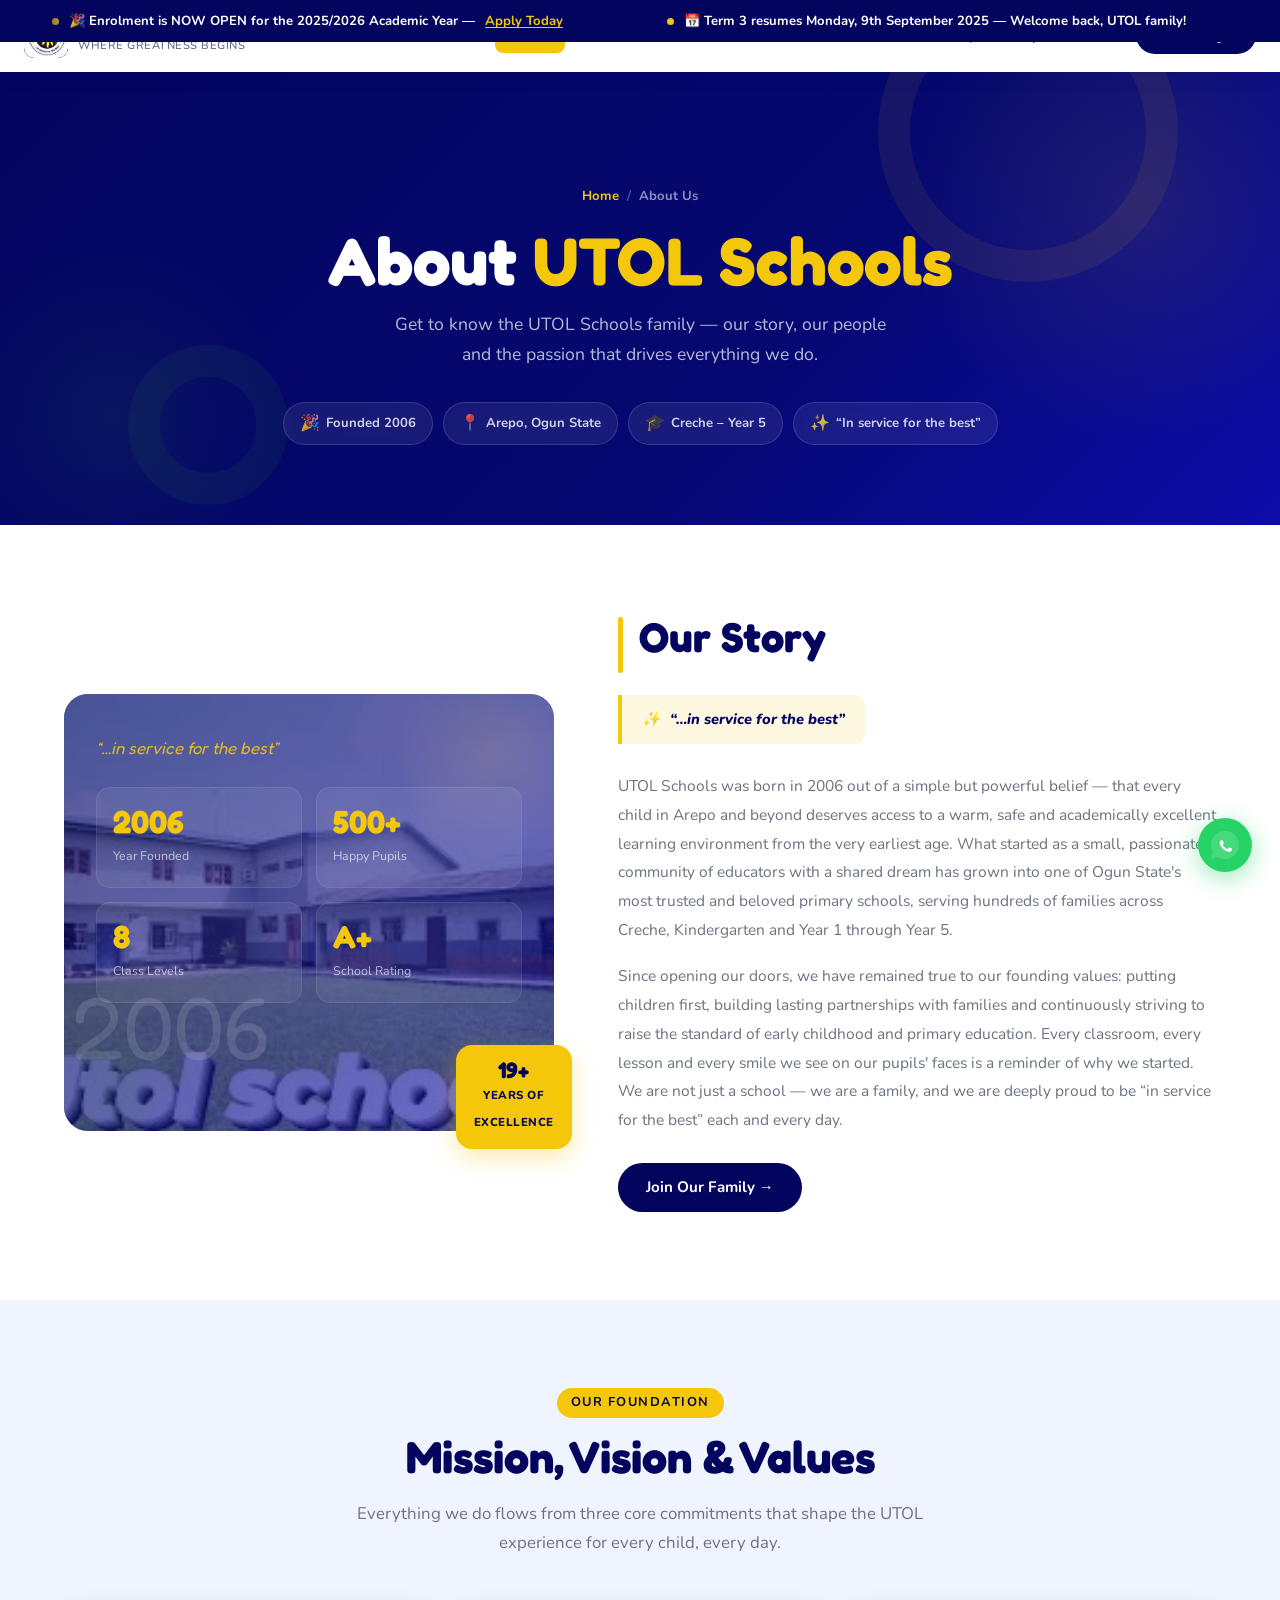
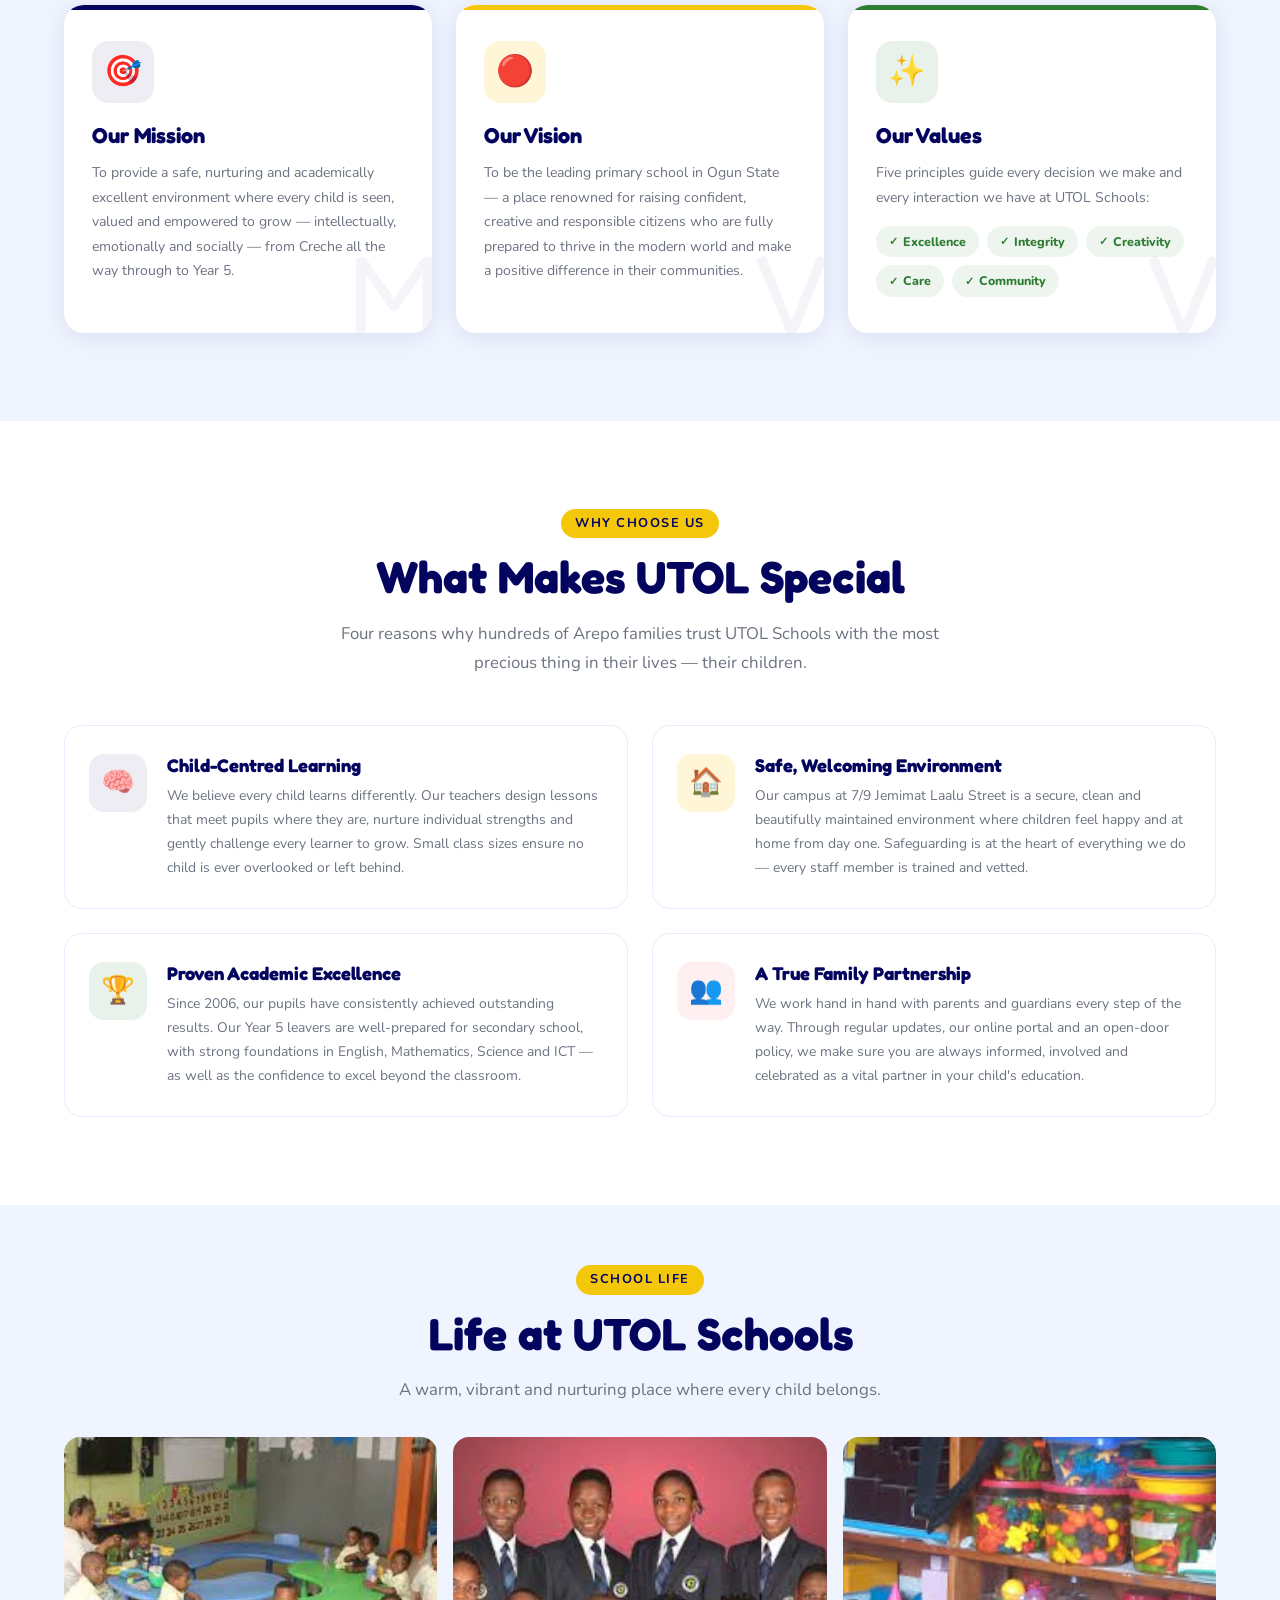
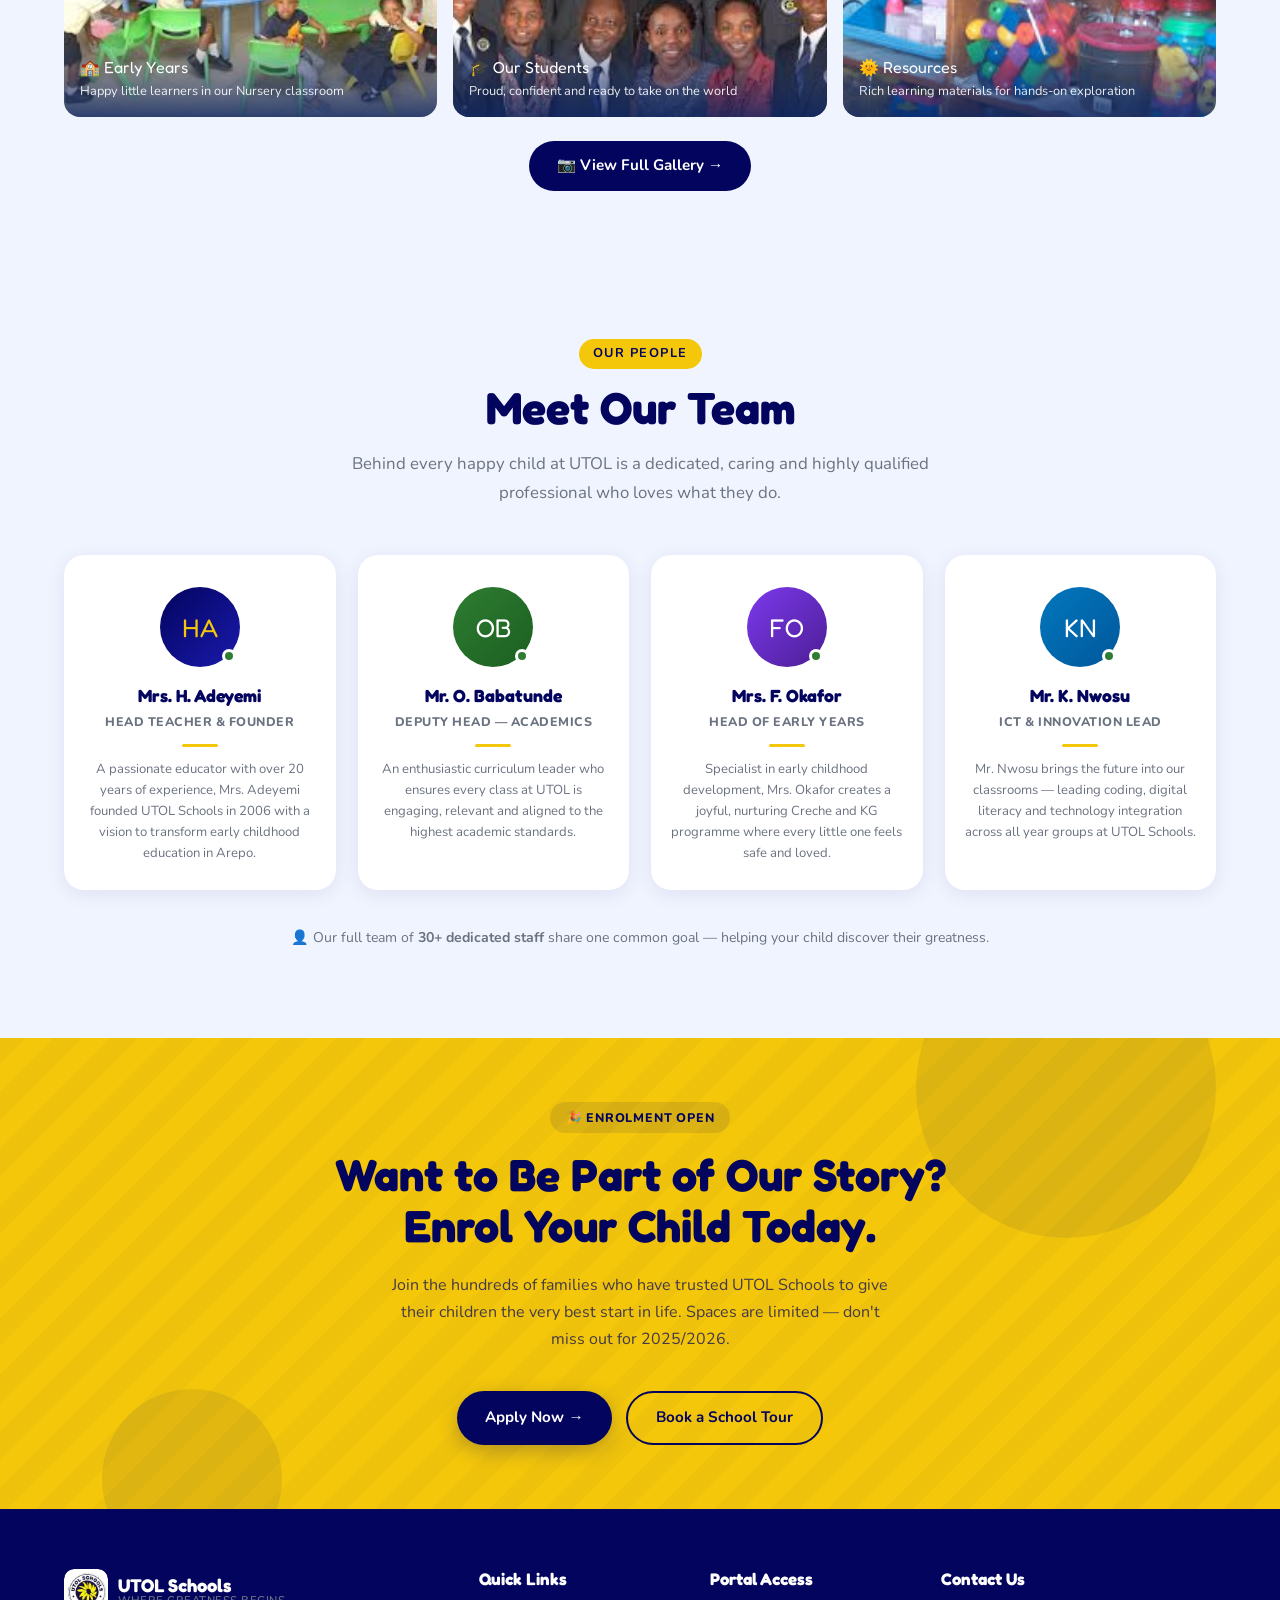
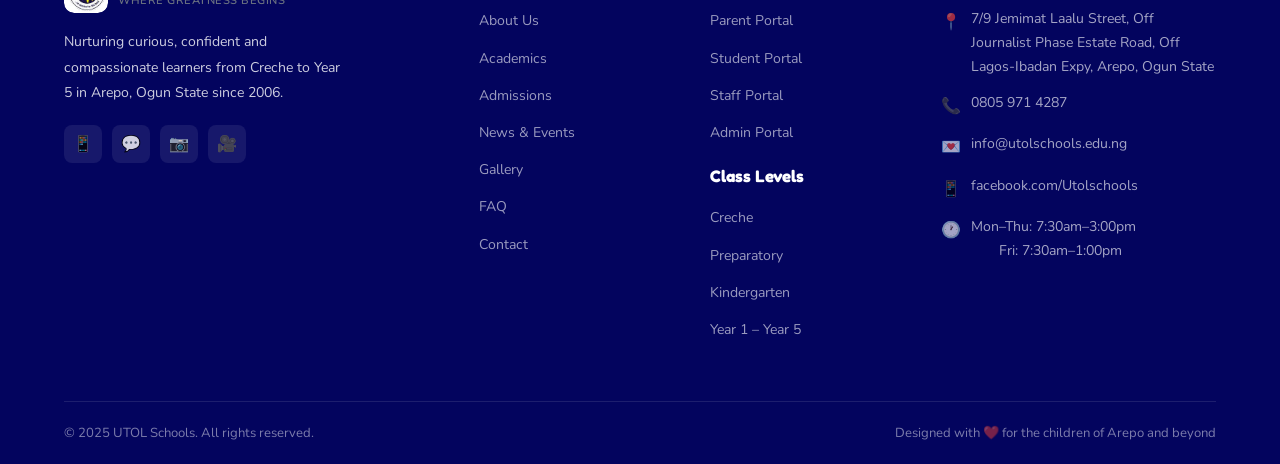
==== commit 1733de9f: "Add files via upload" ====
--- a/about.html
+++ b/about.html
@@ -683,7 +683,7 @@
       <li role="none"><a href="gallery.html"      role="menuitem">Gallery</a></li>
       <li role="none"><a href="faq.html"          role="menuitem">FAQ</a></li>
       <li role="none"><a href="contact.html"      role="menuitem">Contact</a></li>
-      <li role="none"><a href="portal/login.html" class="nav-portal-btn" role="menuitem">Portal Login</a></li>
+      <li role="none"><a href="portal/login.html?portal=1" class="nav-portal-btn" role="menuitem">Portal Login</a></li>
     </ul>
 
     <button class="nav-hamburger" id="hamburger" aria-label="Toggle navigation menu" aria-expanded="false">
@@ -1067,10 +1067,10 @@
       <div class="footer-col">
         <h4>Portal Access</h4>
         <ul class="footer-links">
-          <li><a href="portal/login.html?role=parent">Parent Portal</a></li>
-          <li><a href="portal/login.html?role=student">Student Portal</a></li>
-          <li><a href="portal/login.html?role=staff">Staff Portal</a></li>
-          <li><a href="portal/login.html?role=admin">Admin Portal</a></li>
+          <li><a href="portal/login.html?portal=1&role=parent">Parent Portal</a></li>
+          <li><a href="portal/login.html?portal=1&role=student">Student Portal</a></li>
+          <li><a href="portal/login.html?portal=1&role=staff">Staff Portal</a></li>
+          <li><a href="portal/login.html?portal=1&role=admin">Admin Portal</a></li>
         </ul>
         <h4 style="margin-top:20px;">Class Levels</h4>
         <ul class="footer-links">
--- a/css/style.css
+++ b/css/style.css
@@ -0,0 +1,2084 @@
+/* =============================================
+   UTOL Schools – Main Stylesheet
+   Colors: #03045e (Navy) | #F4C70A (Yellow) | #2E7D32 (Green)
+   Fonts: Fredoka One (headings) | Nunito (body)
+============================================= */
+
+@import url('https://fonts.googleapis.com/css2?family=Fredoka+One&family=Nunito:wght@400;500;600;700;800&display=swap');
+
+/* ---- CSS Variables ---- */
+:root {
+  --navy:   #03045e;
+  --yellow: #F4C70A;
+  --green:  #2E7D32;
+  --white:  #ffffff;
+  --light:  #f0f4ff;
+  --gray:   #6b7280;
+  --dark:   #111827;
+  --shadow: 0 4px 20px rgba(3, 4, 94, 0.12);
+  --radius: 12px;
+  --transition: 0.3s ease;
+}
+
+/* ---- Reset & Base ---- */
+*, *::before, *::after { box-sizing: border-box; margin: 0; padding: 0; }
+
+html { scroll-behavior: smooth; }
+
+body {
+  font-family: 'Nunito', sans-serif;
+  font-size: 16px;
+  line-height: 1.7;
+  color: var(--dark);
+  background: var(--white);
+}
+
+h1, h2, h3, h4, h5, h6 {
+  font-family: 'Fredoka One', cursive;
+  line-height: 1.2;
+  color: var(--navy);
+}
+
+a { text-decoration: none; color: inherit; transition: var(--transition); }
+img { max-width: 100%; display: block; }
+ul { list-style: none; }
+
+.container { max-width: 1200px; margin: 0 auto; padding: 0 24px; }
+.section-pad { padding: 80px 0; }
+.section-pad-sm { padding: 48px 0; }
+
+/* ---- Section Headings ---- */
+.section-tag {
+  display: inline-block;
+  background: var(--yellow);
+  color: var(--navy);
+  font-weight: 700;
+  font-size: 0.8rem;
+  letter-spacing: 1.5px;
+  text-transform: uppercase;
+  padding: 4px 14px;
+  border-radius: 20px;
+  margin-bottom: 12px;
+}
+
+.section-title {
+  font-size: clamp(1.8rem, 4vw, 2.8rem);
+  margin-bottom: 16px;
+}
+
+.section-subtitle {
+  font-size: 1.05rem;
+  color: var(--gray);
+  max-width: 600px;
+}
+
+.text-center { text-align: center; }
+.text-center .section-subtitle { margin: 0 auto; }
+
+/* ---- Buttons ---- */
+.btn {
+  display: inline-flex;
+  align-items: center;
+  gap: 8px;
+  padding: 12px 28px;
+  border-radius: 50px;
+  font-family: 'Nunito', sans-serif;
+  font-weight: 700;
+  font-size: 0.95rem;
+  cursor: pointer;
+  border: none;
+  transition: var(--transition);
+  white-space: nowrap;
+}
+
+.btn-primary {
+  background: var(--yellow);
+  color: var(--navy);
+}
+.btn-primary:hover { background: #e6b800; transform: translateY(-2px); box-shadow: var(--shadow); }
+
+.btn-navy {
+  background: var(--navy);
+  color: var(--white);
+}
+.btn-navy:hover { background: #020348; transform: translateY(-2px); box-shadow: var(--shadow); }
+
+.btn-outline {
+  background: transparent;
+  border: 2px solid var(--white);
+  color: var(--white);
+}
+.btn-outline:hover { background: var(--white); color: var(--navy); }
+
+.btn-green {
+  background: var(--green);
+  color: var(--white);
+}
+.btn-green:hover { background: #1b5e20; transform: translateY(-2px); }
+
+/* ============================================
+   NAVIGATION
+============================================= */
+.navbar {
+  position: fixed;
+  top: 0; left: 0; right: 0;
+  z-index: 1000;
+  background: var(--white);
+  box-shadow: 0 2px 20px rgba(3,4,94,0.08);
+  transition: var(--transition);
+}
+
+.navbar.scrolled { box-shadow: 0 4px 30px rgba(3,4,94,0.15); }
+
+.nav-container {
+  display: flex;
+  align-items: center;
+  justify-content: space-between;
+  padding: 14px 24px;
+  max-width: 1280px;
+  margin: 0 auto;
+}
+
+.nav-logo {
+  display: flex;
+  align-items: center;
+  gap: 10px;
+}
+
+.nav-logo-icon {
+  width: 44px;
+  height: 44px;
+  background: var(--navy);
+  border-radius: 10px;
+  display: flex;
+  align-items: center;
+  justify-content: center;
+  font-family: 'Fredoka One', cursive;
+  font-size: 1.1rem;
+  color: var(--yellow);
+  flex-shrink: 0;
+  overflow: hidden;
+}
+.nav-logo-icon img {
+  width: 100%;
+  height: 100%;
+  object-fit: cover;
+  border-radius: 10px;
+  display: block;
+}
+/* Gallery real-image items */
+.gallery-page-item img.gal-img {
+  width: 100%;
+  height: 100%;
+  object-fit: cover;
+  display: block;
+  border-radius: 12px;
+  position: absolute;
+  inset: 0;
+}
+
+.nav-logo-text {
+  display: flex;
+  flex-direction: column;
+  line-height: 1.1;
+}
+.nav-logo-text strong {
+  font-family: 'Fredoka One', cursive;
+  font-size: 1.15rem;
+  color: var(--navy);
+}
+.nav-logo-text span {
+  font-size: 0.7rem;
+  color: var(--gray);
+  font-weight: 600;
+  letter-spacing: 0.5px;
+  text-transform: uppercase;
+}
+
+.nav-links {
+  display: flex;
+  align-items: center;
+  gap: 4px;
+}
+
+.nav-links a {
+  padding: 8px 14px;
+  border-radius: 8px;
+  font-weight: 600;
+  font-size: 0.9rem;
+  color: var(--dark);
+}
+.nav-links a:hover, .nav-links a.active { background: var(--light); color: var(--navy); }
+
+.nav-portal-btn {
+  background: var(--navy);
+  color: var(--white) !important;
+  padding: 9px 20px !important;
+  border-radius: 50px !important;
+}
+.nav-portal-btn:hover { background: var(--yellow) !important; color: var(--navy) !important; }
+
+.nav-hamburger {
+  display: none;
+  flex-direction: column;
+  gap: 5px;
+  cursor: pointer;
+  padding: 4px;
+}
+.nav-hamburger span {
+  display: block;
+  width: 24px;
+  height: 2.5px;
+  background: var(--navy);
+  border-radius: 2px;
+  transition: var(--transition);
+}
+.nav-hamburger.open span:nth-child(1) { transform: translateY(7.5px) rotate(45deg); }
+.nav-hamburger.open span:nth-child(2) { opacity: 0; }
+.nav-hamburger.open span:nth-child(3) { transform: translateY(-7.5px) rotate(-45deg); }
+
+/* ============================================
+   HERO
+============================================= */
+.hero {
+  padding-top: 90px;
+  min-height: 100vh;
+  background: linear-gradient(135deg, var(--navy) 0%, #0a0a7e 60%, #1a1aad 100%);
+  display: flex;
+  align-items: center;
+  position: relative;
+  overflow: hidden;
+}
+
+.hero::before {
+  content: '';
+  position: absolute;
+  top: -50%; right: -20%;
+  width: 700px; height: 700px;
+  background: radial-gradient(circle, rgba(244,199,10,0.15) 0%, transparent 70%);
+  border-radius: 50%;
+}
+
+.hero::after {
+  content: '';
+  position: absolute;
+  bottom: -30%; left: -10%;
+  width: 500px; height: 500px;
+  background: radial-gradient(circle, rgba(46,125,50,0.2) 0%, transparent 70%);
+  border-radius: 50%;
+}
+
+.hero-content {
+  position: relative;
+  z-index: 1;
+  display: grid;
+  grid-template-columns: 1fr 1fr;
+  gap: 60px;
+  align-items: center;
+  padding: 60px 0;
+}
+
+.hero-tag {
+  display: inline-flex;
+  align-items: center;
+  gap: 8px;
+  background: rgba(244,199,10,0.15);
+  border: 1px solid rgba(244,199,10,0.4);
+  color: var(--yellow);
+  padding: 6px 16px;
+  border-radius: 50px;
+  font-size: 0.85rem;
+  font-weight: 700;
+  margin-bottom: 20px;
+}
+
+.hero-tag::before {
+  content: '';
+  width: 8px; height: 8px;
+  background: var(--yellow);
+  border-radius: 50%;
+  animation: pulse 2s infinite;
+}
+
+@keyframes pulse {
+  0%, 100% { opacity: 1; transform: scale(1); }
+  50% { opacity: 0.5; transform: scale(0.8); }
+}
+
+.hero h1 {
+  font-size: clamp(2.4rem, 5vw, 3.8rem);
+  color: var(--white);
+  margin-bottom: 20px;
+}
+
+.hero h1 span { color: var(--yellow); }
+
+.hero p {
+  color: rgba(255,255,255,0.8);
+  font-size: 1.1rem;
+  margin-bottom: 32px;
+  max-width: 480px;
+}
+
+.hero-actions { display: flex; gap: 14px; flex-wrap: wrap; }
+
+.hero-stats {
+  display: flex;
+  gap: 32px;
+  margin-top: 48px;
+  padding-top: 32px;
+  border-top: 1px solid rgba(255,255,255,0.15);
+}
+
+.hero-stat strong {
+  display: block;
+  font-family: 'Fredoka One', cursive;
+  font-size: 1.8rem;
+  color: var(--yellow);
+}
+.hero-stat span { font-size: 0.85rem; color: rgba(255,255,255,0.7); }
+
+.hero-visual {
+  position: relative;
+  display: flex;
+  justify-content: center;
+}
+
+.hero-card-group {
+  position: relative;
+  width: 360px;
+  height: 380px;
+}
+
+.hero-card {
+  position: absolute;
+  background: rgba(255,255,255,0.1);
+  backdrop-filter: blur(10px);
+  border: 1px solid rgba(255,255,255,0.2);
+  border-radius: 20px;
+  padding: 20px;
+  color: var(--white);
+}
+
+.hero-card-main {
+  top: 0; left: 0;
+  width: 220px;
+  background: var(--white);
+  color: var(--navy);
+}
+.hero-card-main .card-icon {
+  width: 50px; height: 50px;
+  background: var(--yellow);
+  border-radius: 12px;
+  display: flex;
+  align-items: center;
+  justify-content: center;
+  font-size: 1.4rem;
+  margin-bottom: 12px;
+}
+.hero-card-main strong { font-family: 'Fredoka One', cursive; font-size: 1.1rem; display: block; }
+.hero-card-main span { font-size: 0.8rem; color: var(--gray); }
+
+.hero-card-floating {
+  bottom: 60px; right: 0;
+  width: 170px;
+  padding: 16px;
+}
+.hero-card-floating .hcf-num {
+  font-family: 'Fredoka One', cursive;
+  font-size: 2rem;
+  color: var(--yellow);
+}
+.hero-card-floating p { font-size: 0.8rem; opacity: 0.8; margin: 0; }
+
+.hero-card-badge {
+  top: 160px; right: 20px;
+  width: 120px;
+  padding: 12px 16px;
+  text-align: center;
+  background: var(--yellow);
+  color: var(--navy);
+  border: none;
+}
+.hero-card-badge strong { font-family: 'Fredoka One', cursive; font-size: 0.95rem; display: block; }
+.hero-card-badge span { font-size: 0.72rem; font-weight: 700; }
+
+/* ============================================
+   QUICK INFO BAND
+============================================= */
+.info-band {
+  background: var(--navy);
+  padding: 24px 0;
+}
+
+.info-band-grid {
+  display: grid;
+  grid-template-columns: repeat(4, 1fr);
+  gap: 0;
+}
+
+.info-item {
+  display: flex;
+  align-items: center;
+  gap: 14px;
+  padding: 12px 24px;
+  border-right: 1px solid rgba(255,255,255,0.1);
+  color: var(--white);
+}
+.info-item:last-child { border-right: none; }
+
+.info-icon {
+  width: 42px; height: 42px;
+  background: rgba(244,199,10,0.15);
+  border-radius: 10px;
+  display: flex;
+  align-items: center;
+  justify-content: center;
+  font-size: 1.2rem;
+  flex-shrink: 0;
+}
+
+.info-item strong { display: block; font-size: 0.9rem; margin-bottom: 2px; }
+.info-item span { font-size: 0.78rem; opacity: 0.7; }
+
+/* ============================================
+   WELCOME SECTION
+============================================= */
+.welcome-grid {
+  display: grid;
+  grid-template-columns: 1fr 1fr;
+  gap: 60px;
+  align-items: center;
+}
+
+.welcome-img-wrap {
+  position: relative;
+}
+
+.welcome-img-placeholder {
+  width: 100%;
+  aspect-ratio: 4/3;
+  background: linear-gradient(135deg, var(--light) 0%, #dbe4ff 100%);
+  border-radius: 20px;
+  display: flex;
+  flex-direction: column;
+  align-items: center;
+  justify-content: center;
+  gap: 12px;
+  color: var(--navy);
+  font-weight: 700;
+}
+
+.welcome-img-placeholder .img-icon { font-size: 4rem; }
+
+.welcome-badge {
+  position: absolute;
+  bottom: -20px; right: -20px;
+  background: var(--yellow);
+  border-radius: 16px;
+  padding: 16px 20px;
+  box-shadow: var(--shadow);
+  text-align: center;
+}
+.welcome-badge strong {
+  font-family: 'Fredoka One', cursive;
+  font-size: 2rem;
+  display: block;
+  color: var(--navy);
+  line-height: 1;
+}
+.welcome-badge span { font-size: 0.8rem; font-weight: 700; color: var(--navy); }
+
+.welcome-text { padding-left: 20px; }
+.welcome-text .section-subtitle { margin-bottom: 24px; }
+
+.pillars {
+  display: grid;
+  grid-template-columns: 1fr 1fr;
+  gap: 16px;
+  margin: 28px 0;
+}
+
+.pillar {
+  display: flex;
+  align-items: flex-start;
+  gap: 12px;
+  padding: 16px;
+  background: var(--light);
+  border-radius: 12px;
+}
+
+.pillar-icon {
+  width: 38px; height: 38px;
+  background: var(--navy);
+  border-radius: 10px;
+  display: flex;
+  align-items: center;
+  justify-content: center;
+  font-size: 1rem;
+  flex-shrink: 0;
+}
+
+.pillar strong { font-size: 0.9rem; color: var(--navy); display: block; margin-bottom: 2px; }
+.pillar span { font-size: 0.8rem; color: var(--gray); }
+
+/* ============================================
+   FEATURES / WHY CHOOSE US
+============================================= */
+.features { background: var(--light); }
+
+.features-grid {
+  display: grid;
+  grid-template-columns: repeat(3, 1fr);
+  gap: 28px;
+  margin-top: 48px;
+}
+
+.feature-card {
+  background: var(--white);
+  border-radius: var(--radius);
+  padding: 32px 28px;
+  box-shadow: var(--shadow);
+  transition: var(--transition);
+  border-top: 4px solid transparent;
+}
+.feature-card:hover { transform: translateY(-6px); border-top-color: var(--yellow); }
+
+.feature-icon {
+  width: 58px; height: 58px;
+  border-radius: 14px;
+  display: flex;
+  align-items: center;
+  justify-content: center;
+  font-size: 1.6rem;
+  margin-bottom: 20px;
+}
+
+.fc-navy { background: rgba(3,4,94,0.08); }
+.fc-yellow { background: rgba(244,199,10,0.15); }
+.fc-green { background: rgba(46,125,50,0.1); }
+
+.feature-card h3 { font-size: 1.2rem; margin-bottom: 10px; }
+.feature-card p { font-size: 0.9rem; color: var(--gray); }
+
+/* ============================================
+   ACADEMICS PREVIEW
+============================================= */
+.academics-tabs {
+  display: flex;
+  gap: 10px;
+  justify-content: center;
+  margin-bottom: 40px;
+  flex-wrap: wrap;
+}
+
+.tab-btn {
+  padding: 10px 24px;
+  border-radius: 50px;
+  border: 2px solid var(--navy);
+  background: transparent;
+  color: var(--navy);
+  font-family: 'Nunito', sans-serif;
+  font-weight: 700;
+  font-size: 0.9rem;
+  cursor: pointer;
+  transition: var(--transition);
+}
+.tab-btn.active, .tab-btn:hover { background: var(--navy); color: var(--white); }
+
+.subjects-grid {
+  display: grid;
+  grid-template-columns: repeat(4, 1fr);
+  gap: 20px;
+}
+
+.subject-card {
+  background: var(--white);
+  border-radius: var(--radius);
+  padding: 24px 20px;
+  text-align: center;
+  box-shadow: var(--shadow);
+  transition: var(--transition);
+  cursor: pointer;
+}
+.subject-card:hover { transform: translateY(-4px); }
+
+.subject-icon {
+  width: 56px; height: 56px;
+  background: var(--light);
+  border-radius: 50%;
+  display: flex;
+  align-items: center;
+  justify-content: center;
+  font-size: 1.6rem;
+  margin: 0 auto 12px;
+}
+
+.subject-card h4 { font-size: 1rem; margin-bottom: 4px; }
+.subject-card p { font-size: 0.8rem; color: var(--gray); }
+
+/* ============================================
+   NEWS SECTION
+============================================= */
+.news { background: var(--light); }
+
+.news-grid {
+  display: grid;
+  grid-template-columns: repeat(3, 1fr);
+  gap: 28px;
+  margin-top: 40px;
+}
+
+.news-card {
+  background: var(--white);
+  border-radius: var(--radius);
+  overflow: hidden;
+  box-shadow: var(--shadow);
+  transition: var(--transition);
+}
+.news-card:hover { transform: translateY(-4px); }
+
+.news-img {
+  width: 100%;
+  height: 180px;
+  background: linear-gradient(135deg, var(--navy) 0%, #1a1aad 100%);
+  display: flex;
+  align-items: center;
+  justify-content: center;
+  font-size: 3rem;
+}
+
+.news-body { padding: 20px; }
+
+.news-meta {
+  display: flex;
+  align-items: center;
+  gap: 10px;
+  margin-bottom: 10px;
+}
+
+.news-tag {
+  background: rgba(244,199,10,0.2);
+  color: #a07800;
+  font-size: 0.72rem;
+  font-weight: 700;
+  padding: 3px 10px;
+  border-radius: 20px;
+  text-transform: uppercase;
+}
+
+.news-date { font-size: 0.78rem; color: var(--gray); }
+
+.news-card h3 { font-size: 1.05rem; margin-bottom: 8px; }
+.news-card p { font-size: 0.85rem; color: var(--gray); margin-bottom: 14px; }
+.news-read-more { font-size: 0.85rem; font-weight: 700; color: var(--navy); }
+.news-read-more:hover { color: var(--green); }
+
+/* ============================================
+   EVENTS TIMELINE
+============================================= */
+.events-list { margin-top: 40px; }
+
+.event-item {
+  display: flex;
+  gap: 24px;
+  align-items: flex-start;
+  padding: 20px 0;
+  border-bottom: 1px solid #e5e7eb;
+}
+.event-item:last-child { border-bottom: none; }
+
+.event-date-box {
+  min-width: 64px;
+  height: 64px;
+  background: var(--navy);
+  border-radius: 12px;
+  display: flex;
+  flex-direction: column;
+  align-items: center;
+  justify-content: center;
+  color: var(--white);
+  flex-shrink: 0;
+}
+.event-date-box strong { font-family: 'Fredoka One', cursive; font-size: 1.4rem; line-height: 1; }
+.event-date-box span { font-size: 0.7rem; text-transform: uppercase; opacity: 0.8; }
+
+.event-info h4 { font-size: 1rem; margin-bottom: 4px; }
+.event-info p { font-size: 0.85rem; color: var(--gray); margin: 0; }
+
+/* ============================================
+   ADMISSIONS CTA
+============================================= */
+.admissions-cta {
+  background: linear-gradient(135deg, var(--navy) 0%, #1a1aad 100%);
+  position: relative;
+  overflow: hidden;
+}
+
+.admissions-cta::before {
+  content: '';
+  position: absolute;
+  top: -100px; right: -100px;
+  width: 400px; height: 400px;
+  background: radial-gradient(circle, rgba(244,199,10,0.1) 0%, transparent 70%);
+  border-radius: 50%;
+}
+
+.cta-grid {
+  display: grid;
+  grid-template-columns: 1fr auto;
+  align-items: center;
+  gap: 40px;
+}
+
+.cta-text h2 { color: var(--white); font-size: clamp(1.8rem, 3.5vw, 2.4rem); margin-bottom: 12px; }
+.cta-text p { color: rgba(255,255,255,0.8); max-width: 560px; }
+
+.cta-actions { display: flex; gap: 14px; flex-wrap: wrap; }
+
+/* ============================================
+   TESTIMONIALS
+============================================= */
+.testimonials-grid {
+  display: grid;
+  grid-template-columns: repeat(3, 1fr);
+  gap: 28px;
+  margin-top: 40px;
+}
+
+.testimonial-card {
+  background: var(--white);
+  border-radius: var(--radius);
+  padding: 28px;
+  box-shadow: var(--shadow);
+  position: relative;
+}
+
+.testimonial-card::before {
+  content: '"';
+  position: absolute;
+  top: 16px; left: 24px;
+  font-family: 'Fredoka One', cursive;
+  font-size: 5rem;
+  line-height: 1;
+  color: var(--yellow);
+  opacity: 0.4;
+}
+
+.testimonial-card p {
+  font-size: 0.9rem;
+  color: var(--gray);
+  margin-bottom: 20px;
+  padding-top: 20px;
+  font-style: italic;
+}
+
+.testimonial-author {
+  display: flex;
+  align-items: center;
+  gap: 12px;
+}
+
+.author-avatar {
+  width: 44px; height: 44px;
+  background: var(--navy);
+  border-radius: 50%;
+  display: flex;
+  align-items: center;
+  justify-content: center;
+  color: var(--yellow);
+  font-family: 'Fredoka One', cursive;
+  font-size: 1.1rem;
+  flex-shrink: 0;
+}
+
+.author-info strong { font-size: 0.9rem; display: block; }
+.author-info span { font-size: 0.78rem; color: var(--gray); }
+
+.stars { color: var(--yellow); font-size: 0.85rem; margin-bottom: 10px; }
+
+/* ============================================
+   GALLERY PREVIEW
+============================================= */
+.gallery-grid {
+  display: grid;
+  grid-template-columns: repeat(4, 1fr);
+  grid-template-rows: repeat(2, 200px);
+  gap: 12px;
+  margin-top: 40px;
+}
+
+.gallery-item {
+  background: linear-gradient(135deg, var(--navy), #1a1aad);
+  border-radius: 10px;
+  display: flex;
+  align-items: center;
+  justify-content: center;
+  font-size: 2.5rem;
+  cursor: pointer;
+  overflow: hidden;
+  transition: var(--transition);
+  position: relative;
+}
+.gallery-item:hover .gallery-overlay { opacity: 1; }
+.gallery-item:nth-child(1) { grid-column: span 2; grid-row: span 2; font-size: 4rem; }
+.gallery-item:nth-child(4) { background: linear-gradient(135deg, var(--green), #1b5e20); }
+.gallery-item:nth-child(5) { background: linear-gradient(135deg, #a07800, var(--yellow)); }
+
+.gallery-overlay {
+  position: absolute;
+  inset: 0;
+  background: rgba(3,4,94,0.6);
+  display: flex;
+  align-items: center;
+  justify-content: center;
+  opacity: 0;
+  transition: var(--transition);
+  color: var(--white);
+  font-size: 1.8rem;
+}
+
+/* ============================================
+   FOOTER
+============================================= */
+.footer {
+  background: var(--navy);
+  color: rgba(255,255,255,0.8);
+  padding: 60px 0 0;
+}
+
+.footer-grid {
+  display: grid;
+  grid-template-columns: 2fr 1fr 1fr 1.5fr;
+  gap: 48px;
+  padding-bottom: 48px;
+  border-bottom: 1px solid rgba(255,255,255,0.1);
+}
+
+.footer-brand p {
+  font-size: 0.88rem;
+  margin: 16px 0 20px;
+  line-height: 1.8;
+  max-width: 280px;
+}
+
+.footer-socials {
+  display: flex;
+  gap: 10px;
+}
+.social-btn {
+  width: 38px; height: 38px;
+  background: rgba(255,255,255,0.08);
+  border-radius: 8px;
+  display: flex;
+  align-items: center;
+  justify-content: center;
+  font-size: 1rem;
+  transition: var(--transition);
+}
+.social-btn:hover { background: var(--yellow); color: var(--navy); }
+
+.footer-col h4 {
+  font-family: 'Fredoka One', cursive;
+  font-size: 1.05rem;
+  color: var(--white);
+  margin-bottom: 18px;
+}
+
+.footer-links li { margin-bottom: 10px; }
+.footer-links a {
+  font-size: 0.88rem;
+  opacity: 0.75;
+  transition: var(--transition);
+}
+.footer-links a:hover { opacity: 1; color: var(--yellow); padding-left: 4px; }
+
+.footer-contact li {
+  display: flex;
+  align-items: flex-start;
+  gap: 10px;
+  font-size: 0.88rem;
+  margin-bottom: 12px;
+  opacity: 0.8;
+}
+.footer-contact .ci { font-size: 1rem; margin-top: 2px; }
+
+.footer-bottom {
+  display: flex;
+  align-items: center;
+  justify-content: space-between;
+  padding: 20px 0;
+  font-size: 0.82rem;
+  opacity: 0.6;
+}
+
+/* ============================================
+   PAGE HEADER (inner pages)
+============================================= */
+.page-header {
+  padding: 120px 0 60px;
+  background: linear-gradient(135deg, var(--navy) 0%, #0a0a7e 100%);
+  position: relative;
+  overflow: hidden;
+}
+
+.page-header::after {
+  content: '';
+  position: absolute;
+  bottom: -2px; left: 0;
+  width: 100%;
+  height: 60px;
+  background: var(--white);
+  clip-path: ellipse(55% 100% at 50% 100%);
+}
+
+.page-header h1 { color: var(--white); font-size: clamp(2rem, 4vw, 3rem); margin-bottom: 12px; }
+.page-header p { color: rgba(255,255,255,0.75); font-size: 1rem; }
+
+.breadcrumb {
+  display: flex;
+  align-items: center;
+  gap: 8px;
+  margin-bottom: 16px;
+  font-size: 0.85rem;
+  color: rgba(255,255,255,0.6);
+}
+.breadcrumb a { color: var(--yellow); }
+.breadcrumb span { color: rgba(255,255,255,0.4); }
+
+/* ============================================
+   CARDS (reusable)
+============================================= */
+.card {
+  background: var(--white);
+  border-radius: var(--radius);
+  box-shadow: var(--shadow);
+  transition: var(--transition);
+}
+.card:hover { transform: translateY(-4px); }
+
+/* ============================================
+   CONTACT SECTION
+============================================= */
+.contact-grid {
+  display: grid;
+  grid-template-columns: 1fr 1.5fr;
+  gap: 48px;
+  margin-top: 48px;
+}
+
+.contact-info { display: flex; flex-direction: column; gap: 20px; }
+
+.contact-card {
+  background: var(--white);
+  border-radius: var(--radius);
+  padding: 24px;
+  box-shadow: var(--shadow);
+  display: flex;
+  gap: 16px;
+  align-items: flex-start;
+}
+
+.contact-card-icon {
+  width: 46px; height: 46px;
+  background: var(--navy);
+  border-radius: 10px;
+  display: flex;
+  align-items: center;
+  justify-content: center;
+  font-size: 1.2rem;
+  flex-shrink: 0;
+}
+
+.contact-card strong { display: block; font-size: 0.9rem; margin-bottom: 4px; }
+.contact-card p { font-size: 0.85rem; color: var(--gray); margin: 0; }
+
+.contact-form-wrap {
+  background: var(--white);
+  border-radius: var(--radius);
+  padding: 36px;
+  box-shadow: var(--shadow);
+}
+
+.form-row { display: grid; grid-template-columns: 1fr 1fr; gap: 16px; }
+
+.form-group { margin-bottom: 20px; }
+.form-group label {
+  display: block;
+  font-weight: 700;
+  font-size: 0.88rem;
+  margin-bottom: 6px;
+  color: var(--navy);
+}
+.form-group input,
+.form-group select,
+.form-group textarea {
+  width: 100%;
+  padding: 12px 16px;
+  border: 1.5px solid #e5e7eb;
+  border-radius: 10px;
+  font-family: 'Nunito', sans-serif;
+  font-size: 0.9rem;
+  transition: var(--transition);
+  outline: none;
+  background: #fafafa;
+}
+.form-group input:focus,
+.form-group select:focus,
+.form-group textarea:focus { border-color: var(--navy); background: var(--white); }
+.form-group textarea { resize: vertical; min-height: 120px; }
+
+/* ============================================
+   FAQ
+============================================= */
+.faq-list { margin-top: 40px; max-width: 800px; margin-left: auto; margin-right: auto; }
+
+.faq-item {
+  border: 1.5px solid #e5e7eb;
+  border-radius: var(--radius);
+  margin-bottom: 12px;
+  overflow: hidden;
+  transition: var(--transition);
+}
+.faq-item.open { border-color: var(--navy); }
+
+.faq-question {
+  display: flex;
+  justify-content: space-between;
+  align-items: center;
+  padding: 18px 24px;
+  cursor: pointer;
+  background: var(--white);
+  font-weight: 700;
+  font-size: 0.95rem;
+  color: var(--navy);
+}
+.faq-question:hover { background: var(--light); }
+
+.faq-icon {
+  width: 28px; height: 28px;
+  background: var(--navy);
+  border-radius: 50%;
+  display: flex;
+  align-items: center;
+  justify-content: center;
+  color: var(--white);
+  font-size: 1rem;
+  flex-shrink: 0;
+  transition: var(--transition);
+}
+.faq-item.open .faq-icon { background: var(--yellow); color: var(--navy); transform: rotate(45deg); }
+
+.faq-answer {
+  max-height: 0;
+  overflow: hidden;
+  transition: max-height 0.4s ease, padding 0.3s ease;
+  background: var(--white);
+}
+.faq-item.open .faq-answer { max-height: 300px; }
+.faq-answer p { padding: 0 24px 20px; font-size: 0.9rem; color: var(--gray); }
+
+/* ============================================
+   ABOUT PAGE
+============================================= */
+.values-grid {
+  display: grid;
+  grid-template-columns: repeat(3, 1fr);
+  gap: 24px;
+  margin-top: 40px;
+}
+
+.value-card {
+  text-align: center;
+  padding: 36px 24px;
+  background: var(--white);
+  border-radius: var(--radius);
+  box-shadow: var(--shadow);
+}
+
+.value-icon {
+  width: 70px; height: 70px;
+  border-radius: 50%;
+  background: var(--light);
+  display: flex;
+  align-items: center;
+  justify-content: center;
+  font-size: 2rem;
+  margin: 0 auto 16px;
+}
+
+.value-card h3 { margin-bottom: 10px; }
+.value-card p { font-size: 0.88rem; color: var(--gray); }
+
+.team-grid {
+  display: grid;
+  grid-template-columns: repeat(4, 1fr);
+  gap: 24px;
+  margin-top: 40px;
+}
+
+.team-card {
+  background: var(--white);
+  border-radius: var(--radius);
+  overflow: hidden;
+  box-shadow: var(--shadow);
+  text-align: center;
+  transition: var(--transition);
+}
+.team-card:hover { transform: translateY(-4px); }
+
+.team-avatar {
+  height: 160px;
+  background: linear-gradient(135deg, var(--navy) 0%, #1a1aad 100%);
+  display: flex;
+  align-items: center;
+  justify-content: center;
+  font-family: 'Fredoka One', cursive;
+  font-size: 2.5rem;
+  color: var(--yellow);
+}
+
+.team-info { padding: 18px 16px; }
+.team-info strong { font-family: 'Fredoka One', cursive; font-size: 1rem; display: block; margin-bottom: 4px; }
+.team-info span { font-size: 0.8rem; color: var(--gray); }
+
+/* ============================================
+   ADMISSIONS PAGE
+============================================= */
+.steps-grid {
+  display: grid;
+  grid-template-columns: repeat(4, 1fr);
+  gap: 24px;
+  margin-top: 40px;
+  counter-reset: step;
+}
+
+.step-card {
+  background: var(--white);
+  border-radius: var(--radius);
+  padding: 28px 22px;
+  box-shadow: var(--shadow);
+  text-align: center;
+  position: relative;
+}
+
+.step-num {
+  width: 48px; height: 48px;
+  background: var(--navy);
+  border-radius: 50%;
+  display: flex;
+  align-items: center;
+  justify-content: center;
+  font-family: 'Fredoka One', cursive;
+  font-size: 1.3rem;
+  color: var(--yellow);
+  margin: 0 auto 16px;
+}
+
+.step-card h3 { font-size: 1rem; margin-bottom: 8px; }
+.step-card p { font-size: 0.83rem; color: var(--gray); }
+
+.requirements-table {
+  width: 100%;
+  border-collapse: collapse;
+  margin-top: 24px;
+  background: var(--white);
+  border-radius: var(--radius);
+  overflow: hidden;
+  box-shadow: var(--shadow);
+}
+.requirements-table th {
+  background: var(--navy);
+  color: var(--white);
+  font-family: 'Nunito', sans-serif;
+  font-weight: 700;
+  padding: 14px 18px;
+  text-align: left;
+  font-size: 0.88rem;
+}
+.requirements-table td {
+  padding: 13px 18px;
+  font-size: 0.88rem;
+  border-bottom: 1px solid #f0f0f0;
+}
+.requirements-table tr:last-child td { border-bottom: none; }
+.requirements-table tr:nth-child(even) td { background: var(--light); }
+
+/* ============================================
+   GALLERY PAGE
+============================================= */
+.gallery-filter {
+  display: flex;
+  gap: 10px;
+  justify-content: center;
+  flex-wrap: wrap;
+  margin-bottom: 36px;
+}
+
+.gallery-page-grid {
+  display: grid;
+  grid-template-columns: repeat(3, 1fr);
+  gap: 18px;
+}
+
+.gallery-page-item {
+  aspect-ratio: 4/3;
+  background: linear-gradient(135deg, var(--navy) 0%, #1a1aad 100%);
+  border-radius: 12px;
+  display: flex;
+  align-items: center;
+  justify-content: center;
+  font-size: 3rem;
+  cursor: pointer;
+  transition: var(--transition);
+  position: relative;
+  overflow: hidden;
+}
+.gallery-page-item:hover .gallery-overlay { opacity: 1; }
+
+.gallery-page-item:nth-child(4n+2) { background: linear-gradient(135deg, var(--green) 0%, #1b5e20 100%); }
+.gallery-page-item:nth-child(4n+3) { background: linear-gradient(135deg, #a07800, var(--yellow)); }
+.gallery-page-item:nth-child(4n+4) { background: linear-gradient(135deg, #7b1fa2, #4a148c); }
+
+/* ============================================
+   RESPONSIVE
+============================================= */
+@media (max-width: 1024px) {
+  .features-grid { grid-template-columns: repeat(2, 1fr); }
+  .subjects-grid { grid-template-columns: repeat(2, 1fr); }
+  .testimonials-grid { grid-template-columns: repeat(2, 1fr); }
+  .footer-grid { grid-template-columns: 1fr 1fr; }
+  .team-grid { grid-template-columns: repeat(2, 1fr); }
+  .steps-grid { grid-template-columns: repeat(2, 1fr); }
+}
+
+@media (max-width: 768px) {
+  .nav-links { display: none; flex-direction: column; position: absolute; top: 100%; left: 0; right: 0; background: var(--white); padding: 16px 24px; box-shadow: 0 10px 30px rgba(0,0,0,0.1); gap: 4px; }
+  .nav-links.open { display: flex; }
+  .nav-hamburger { display: flex; }
+
+  .hero-content { grid-template-columns: 1fr; text-align: center; }
+  .hero p { margin: 0 auto 32px; }
+  .hero-actions { justify-content: center; }
+  .hero-stats { justify-content: center; }
+  .hero-visual { display: none; }
+
+  .info-band-grid { grid-template-columns: repeat(2, 1fr); }
+  .info-item { border-right: none; border-bottom: 1px solid rgba(255,255,255,0.1); }
+
+  .welcome-grid { grid-template-columns: 1fr; }
+  .welcome-text { padding-left: 0; }
+  .welcome-badge { bottom: -10px; right: 10px; }
+
+  .features-grid { grid-template-columns: 1fr; }
+  .subjects-grid { grid-template-columns: repeat(2, 1fr); }
+  .news-grid { grid-template-columns: 1fr; }
+  .gallery-grid { grid-template-columns: repeat(2, 1fr); }
+  .gallery-grid .gallery-item:nth-child(1) { grid-column: span 2; grid-row: span 1; }
+  .cta-grid { grid-template-columns: 1fr; }
+  .testimonials-grid { grid-template-columns: 1fr; }
+  .footer-grid { grid-template-columns: 1fr; gap: 32px; }
+  .contact-grid { grid-template-columns: 1fr; }
+  .values-grid { grid-template-columns: 1fr; }
+  .team-grid { grid-template-columns: repeat(2, 1fr); }
+  .steps-grid { grid-template-columns: 1fr; }
+  .gallery-page-grid { grid-template-columns: repeat(2, 1fr); }
+  .form-row { grid-template-columns: 1fr; }
+  .pillars { grid-template-columns: 1fr; }
+  .footer-bottom { flex-direction: column; gap: 8px; text-align: center; }
+}
+
+@media (max-width: 480px) {
+  .subjects-grid { grid-template-columns: 1fr; }
+  .gallery-page-grid { grid-template-columns: 1fr; }
+  .info-band-grid { grid-template-columns: 1fr; }
+  .team-grid { grid-template-columns: 1fr; }
+}
+
+/* ============================================
+   ANNOUNCEMENT BAR
+============================================= */
+.announcement-bar {
+  background: var(--navy);
+  color: var(--white);
+  padding: 10px 0;
+  overflow: hidden;
+  position: relative;
+  z-index: 1001;
+}
+.announcement-bar::before,
+.announcement-bar::after {
+  content: '';
+  position: absolute;
+  top: 0; bottom: 0;
+  width: 80px;
+  z-index: 2;
+  pointer-events: none;
+}
+.announcement-bar::before { left:0;  background: linear-gradient(to right, var(--navy), transparent); }
+.announcement-bar::after  { right:0; background: linear-gradient(to left,  var(--navy), transparent); }
+
+.announcement-track {
+  display: flex;
+  animation: ticker 45s linear infinite;
+  width: max-content;
+}
+.announcement-track:hover { animation-play-state: paused; }
+
+@keyframes ticker {
+  from { transform: translateX(0); }
+  to   { transform: translateX(-50%); }
+}
+
+.announcement-item {
+  display: inline-flex;
+  align-items: center;
+  gap: 10px;
+  padding: 0 52px;
+  font-size: 0.82rem;
+  font-weight: 700;
+  white-space: nowrap;
+}
+.announcement-item .ann-dot {
+  width: 7px; height: 7px;
+  background: var(--yellow);
+  border-radius: 50%;
+  flex-shrink: 0;
+}
+.announcement-item a { color: var(--yellow); text-decoration: underline; text-underline-offset: 2px; }
+
+/* ============================================
+   HERO v2
+============================================= */
+.hero-v2 {
+  min-height: 100vh;
+  padding-top: 74px;
+  background: linear-gradient(135deg, var(--navy) 0%, #050870 55%, #0c0ca8 100%);
+  display: flex;
+  align-items: center;
+  position: relative;
+  overflow: hidden;
+}
+.hero-v2::before {
+  content: '';
+  position: absolute;
+  top: -120px; right: -120px;
+  width: 600px; height: 600px;
+  background: radial-gradient(circle, rgba(244,199,10,0.12) 0%, transparent 65%);
+  border-radius: 50%;
+}
+.hero-v2::after {
+  content: '';
+  position: absolute;
+  bottom: -100px; left: -100px;
+  width: 500px; height: 500px;
+  background: radial-gradient(circle, rgba(46,125,50,0.15) 0%, transparent 65%);
+  border-radius: 50%;
+}
+.hero-blob {
+  position: absolute;
+  border-radius: 50%;
+  opacity: 0.06;
+}
+.hb1 { width: 340px; height: 340px; border: 40px solid var(--yellow); top: 10%; right: 5%; }
+.hb2 { width: 180px; height: 180px; border: 28px solid var(--green);  bottom: 15%; right: 28%; }
+.hb3 { width: 120px; height: 120px; background: var(--yellow);        top: 60%; left: 3%; opacity: 0.04; }
+
+.hero-v2-content {
+  position: relative;
+  z-index: 2;
+  display: grid;
+  grid-template-columns: 1.05fr 0.95fr;
+  gap: 60px;
+  align-items: center;
+  padding: 60px 0;
+}
+
+.hero-v2-pill {
+  display: inline-flex;
+  align-items: center;
+  gap: 8px;
+  background: rgba(244,199,10,0.14);
+  border: 1px solid rgba(244,199,10,0.35);
+  color: var(--yellow);
+  padding: 6px 18px;
+  border-radius: 50px;
+  font-size: 0.82rem;
+  font-weight: 800;
+  letter-spacing: 0.3px;
+  margin-bottom: 22px;
+}
+.hero-v2-pill .pulse-dot {
+  width: 8px; height: 8px;
+  background: var(--yellow);
+  border-radius: 50%;
+  animation: pulse-ring 2s ease infinite;
+}
+@keyframes pulse-ring {
+  0%,100% { opacity:1; transform:scale(1); }
+  50%      { opacity:.4; transform:scale(.75); }
+}
+
+.hero-v2 h1 {
+  font-size: clamp(2.4rem, 4.8vw, 4rem);
+  color: var(--white);
+  line-height: 1.1;
+  margin-bottom: 20px;
+}
+.hero-v2 h1 .highlight { color: var(--yellow); }
+
+.hero-v2 .hero-desc {
+  color: rgba(255,255,255,0.78);
+  font-size: 1.05rem;
+  line-height: 1.75;
+  max-width: 500px;
+  margin-bottom: 34px;
+}
+
+.hero-v2-cta { display: flex; gap: 14px; flex-wrap: wrap; margin-bottom: 44px; }
+
+.hero-v2-stats {
+  display: flex;
+  gap: 0;
+  border-top: 1px solid rgba(255,255,255,0.12);
+  padding-top: 28px;
+}
+.hero-v2-stat {
+  flex: 1;
+  padding-right: 24px;
+  border-right: 1px solid rgba(255,255,255,0.1);
+  margin-right: 24px;
+}
+.hero-v2-stat:last-child { border-right:none; margin-right:0; padding-right:0; }
+.hero-v2-stat strong {
+  display: block;
+  font-family: 'Fredoka One', cursive;
+  font-size: 1.9rem;
+  color: var(--yellow);
+  line-height: 1;
+  margin-bottom: 2px;
+}
+.hero-v2-stat span { font-size: 0.78rem; color: rgba(255,255,255,0.62); font-weight: 600; }
+
+.hero-v2-visual {
+  position: relative;
+  display: flex;
+  justify-content: flex-end;
+}
+.hero-panel {
+  background: rgba(255,255,255,0.06);
+  backdrop-filter: blur(14px);
+  border: 1px solid rgba(255,255,255,0.12);
+  border-radius: 24px;
+  padding: 28px;
+  width: 100%;
+  max-width: 380px;
+}
+.hero-panel-header {
+  display: flex;
+  align-items: center;
+  gap: 12px;
+  margin-bottom: 20px;
+  padding-bottom: 18px;
+  border-bottom: 1px solid rgba(255,255,255,0.1);
+}
+.hero-panel-logo {
+  width: 46px; height: 46px;
+  background: var(--yellow);
+  border-radius: 12px;
+  display: flex;
+  align-items: center;
+  justify-content: center;
+  font-family: 'Fredoka One', cursive;
+  font-size: 1.2rem;
+  color: var(--navy);
+  flex-shrink: 0;
+}
+.hero-panel-header strong { font-size: 1rem; color: var(--white); display: block; }
+.hero-panel-header span   { font-size: 0.72rem; color: rgba(255,255,255,0.55); }
+
+.hero-mini-stats { display: grid; grid-template-columns: 1fr 1fr; gap: 12px; margin-bottom: 18px; }
+.hms-card {
+  background: rgba(255,255,255,0.07);
+  border-radius: 12px;
+  padding: 14px;
+}
+.hms-card .hms-icon { font-size: 1.4rem; margin-bottom: 6px; }
+.hms-card strong {
+  font-family: 'Fredoka One', cursive;
+  font-size: 1.4rem;
+  color: var(--yellow);
+  display: block;
+  line-height: 1;
+}
+.hms-card span { font-size: 0.72rem; color: rgba(255,255,255,0.6); }
+
+.hero-notice {
+  background: rgba(244,199,10,0.12);
+  border: 1px solid rgba(244,199,10,0.25);
+  border-radius: 10px;
+  padding: 12px 14px;
+  display: flex;
+  gap: 10px;
+  align-items: flex-start;
+}
+.hero-notice .hn-icon { font-size: 1.1rem; flex-shrink: 0; margin-top: 1px; }
+.hero-notice p { font-size: 0.8rem; color: rgba(255,255,255,0.8); margin: 0; line-height: 1.5; }
+.hero-notice strong { color: var(--yellow); }
+
+.hero-badges { display: flex; gap: 8px; flex-wrap: wrap; margin-top: 16px; }
+.hero-badge {
+  display: inline-flex;
+  align-items: center;
+  gap: 5px;
+  background: rgba(255,255,255,0.08);
+  border-radius: 50px;
+  padding: 5px 12px;
+  font-size: 0.72rem;
+  color: rgba(255,255,255,0.75);
+  font-weight: 700;
+}
+
+/* ============================================
+   PORTAL ACCESS CARDS
+============================================= */
+.portal-access { background: var(--light); padding: 72px 0; }
+
+.portal-cards-grid {
+  display: grid;
+  grid-template-columns: repeat(4, 1fr);
+  gap: 20px;
+  margin-top: 40px;
+}
+.portal-card {
+  background: var(--white);
+  border-radius: 18px;
+  padding: 32px 24px 28px;
+  text-align: center;
+  box-shadow: var(--shadow);
+  transition: var(--transition);
+  position: relative;
+  overflow: hidden;
+  border-bottom: 4px solid transparent;
+  text-decoration: none;
+  display: block;
+}
+.portal-card::after {
+  content: '';
+  position: absolute;
+  top: -50px; right: -50px;
+  width: 120px; height: 120px;
+  border-radius: 50%;
+  opacity: 0.06;
+  transition: transform 0.4s ease;
+}
+.portal-card:hover { transform: translateY(-7px); box-shadow: 0 14px 40px rgba(3,4,94,0.16); }
+.portal-card:hover::after { transform: scale(1.5); }
+
+.pc-parent  { border-bottom-color: var(--navy); }
+.pc-parent::after  { background: var(--navy); }
+.pc-student { border-bottom-color: var(--yellow); }
+.pc-student::after { background: var(--yellow); }
+.pc-staff   { border-bottom-color: var(--green); }
+.pc-staff::after   { background: var(--green); }
+.pc-admin   { border-bottom-color: #7c3aed; }
+.pc-admin::after   { background: #7c3aed; }
+
+.portal-card-icon {
+  width: 68px; height: 68px;
+  border-radius: 18px;
+  display: flex;
+  align-items: center;
+  justify-content: center;
+  font-size: 2rem;
+  margin: 0 auto 18px;
+  position: relative;
+  z-index: 1;
+}
+.pc-parent  .portal-card-icon { background: rgba(3,4,94,0.08); }
+.pc-student .portal-card-icon { background: rgba(244,199,10,0.18); }
+.pc-staff   .portal-card-icon { background: rgba(46,125,50,0.1); }
+.pc-admin   .portal-card-icon { background: rgba(124,58,237,0.1); }
+
+.portal-card h3 { font-size: 1.2rem; margin-bottom: 8px; position: relative; z-index: 1; }
+.portal-card p  { font-size: 0.82rem; color: var(--gray); margin-bottom: 22px; line-height: 1.6; position: relative; z-index: 1; }
+
+.portal-card-btn {
+  display: inline-flex;
+  align-items: center;
+  gap: 7px;
+  padding: 10px 24px;
+  border-radius: 50px;
+  font-family: 'Nunito', sans-serif;
+  font-weight: 800;
+  font-size: 0.83rem;
+  border: none;
+  cursor: pointer;
+  transition: var(--transition);
+  text-decoration: none;
+  position: relative;
+  z-index: 1;
+}
+.pc-parent  .portal-card-btn { background: var(--navy);  color: var(--white); }
+.pc-parent  .portal-card-btn:hover { background: #020348; }
+.pc-student .portal-card-btn { background: var(--yellow); color: var(--navy); }
+.pc-student .portal-card-btn:hover { background: #e6b800; }
+.pc-staff   .portal-card-btn { background: var(--green);  color: var(--white); }
+.pc-staff   .portal-card-btn:hover { background: #1b5e20; }
+.pc-admin   .portal-card-btn { background: #7c3aed; color: var(--white); }
+.pc-admin   .portal-card-btn:hover { background: #5b21b6; }
+
+/* ============================================
+   CLASS LEVELS
+============================================= */
+.class-levels { background: var(--white); padding: 80px 0; }
+
+.class-levels-grid {
+  display: grid;
+  grid-template-columns: repeat(4, 1fr);
+  gap: 20px;
+  margin-top: 44px;
+}
+
+.class-card {
+  border-radius: 18px;
+  padding: 26px 20px 22px;
+  position: relative;
+  overflow: hidden;
+  transition: var(--transition);
+  cursor: pointer;
+  text-decoration: none;
+  display: block;
+}
+.class-card:hover { transform: translateY(-6px); box-shadow: 0 16px 44px rgba(3,4,94,0.14); }
+.class-card:hover .class-arrow { opacity: 1; transform: translateX(0); }
+
+.class-card-deco {
+  position: absolute;
+  top: -24px; right: -24px;
+  width: 90px; height: 90px;
+  border-radius: 50%;
+  opacity: 0.15;
+}
+.cc-creche { background: linear-gradient(135deg,#fff5f5,#ffe4e4); }
+.cc-creche .class-card-deco { background: #ef4444; }
+.cc-prep   { background: linear-gradient(135deg,#fffbeb,#fef3c7); }
+.cc-prep   .class-card-deco { background: #f59e0b; }
+.cc-kg     { background: linear-gradient(135deg,#f0fdf4,#d1fae5); }
+.cc-kg     .class-card-deco { background: #10b981; }
+.cc-y1     { background: linear-gradient(135deg,#eff6ff,#dbeafe); }
+.cc-y1     .class-card-deco { background: #3b82f6; }
+.cc-y2     { background: linear-gradient(135deg,#fdf4ff,#fae8ff); }
+.cc-y2     .class-card-deco { background: #a855f7; }
+.cc-y3     { background: linear-gradient(135deg,#fff0f9,#fce7f3); }
+.cc-y3     .class-card-deco { background: #ec4899; }
+.cc-y4     { background: linear-gradient(135deg,#f0fdfa,#ccfbf1); }
+.cc-y4     .class-card-deco { background: #14b8a6; }
+.cc-y5     { background: linear-gradient(135deg,#f0f4ff,#e0e7ff); }
+.cc-y5     .class-card-deco { background: var(--navy); }
+
+.class-level-tag {
+  display: inline-block;
+  padding: 3px 11px;
+  border-radius: 20px;
+  font-size: 0.68rem;
+  font-weight: 800;
+  text-transform: uppercase;
+  letter-spacing: 0.6px;
+  margin-bottom: 12px;
+  background: rgba(255,255,255,0.65);
+  color: var(--dark);
+  backdrop-filter: blur(4px);
+}
+.class-icon  { font-size: 2.2rem; margin-bottom: 10px; position: relative; z-index: 1; }
+.class-card h3         { font-size: 1.12rem; margin-bottom: 3px; color: var(--navy); }
+.class-card .class-age  { font-size: 0.78rem; font-weight: 700; color: var(--gray); margin-bottom: 8px; }
+.class-card .class-desc { font-size: 0.78rem; color: var(--gray); line-height: 1.5; margin-bottom: 12px; }
+.class-arrow {
+  display: inline-flex; align-items: center; gap: 4px;
+  font-size: 0.78rem; font-weight: 800; color: var(--navy);
+  opacity: 0; transform: translateX(-8px);
+  transition: opacity 0.25s ease, transform 0.25s ease;
+}
+
+/* ============================================
+   WHY UTOL
+============================================= */
+.why-utol { background: var(--light); padding: 80px 0; }
+
+.why-grid {
+  display: grid;
+  grid-template-columns: repeat(3, 1fr);
+  gap: 24px;
+  margin-top: 44px;
+}
+.why-card {
+  background: var(--white);
+  border-radius: 18px;
+  padding: 32px 26px;
+  box-shadow: var(--shadow);
+  transition: var(--transition);
+  position: relative;
+  overflow: hidden;
+}
+.why-card::after {
+  content: '';
+  position: absolute;
+  bottom: 0; left: 0; right: 0;
+  height: 3px;
+  background: var(--yellow);
+  transform: scaleX(0);
+  transform-origin: left;
+  transition: transform 0.3s ease;
+}
+.why-card:hover { transform: translateY(-6px); box-shadow: 0 16px 40px rgba(3,4,94,0.14); }
+.why-card:hover::after { transform: scaleX(1); }
+
+.why-icon {
+  width: 60px; height: 60px;
+  border-radius: 16px;
+  display: flex; align-items: center; justify-content: center;
+  font-size: 1.7rem;
+  margin-bottom: 20px;
+}
+.wi-1 { background: rgba(3,4,94,0.07); }
+.wi-2 { background: rgba(244,199,10,0.16); }
+.wi-3 { background: rgba(46,125,50,0.1); }
+.wi-4 { background: rgba(239,68,68,0.08); }
+.wi-5 { background: rgba(59,130,246,0.1); }
+.wi-6 { background: rgba(124,58,237,0.1); }
+
+.why-card h3 { font-size: 1.15rem; margin-bottom: 10px; }
+.why-card p  { font-size: 0.87rem; color: var(--gray); line-height: 1.7; }
+
+/* ============================================
+   NEWS SECTION (homepage)
+============================================= */
+.home-news { background: var(--white); padding: 80px 0; }
+
+.home-news-grid {
+  display: grid;
+  grid-template-columns: 1.45fr 1fr;
+  gap: 24px;
+  margin-top: 40px;
+}
+
+.news-main-card {
+  background: var(--white);
+  border-radius: 18px;
+  overflow: hidden;
+  box-shadow: var(--shadow);
+  transition: var(--transition);
+  display: flex;
+  flex-direction: column;
+}
+.news-main-card:hover { transform: translateY(-4px); box-shadow: 0 16px 40px rgba(3,4,94,0.15); }
+
+.news-main-img {
+  height: 240px;
+  background: linear-gradient(135deg, var(--navy) 0%, #1a1aad 100%);
+  display: flex; align-items: center; justify-content: center;
+  font-size: 5rem;
+  position: relative;
+}
+.news-main-img .news-img-badge {
+  position: absolute;
+  top: 16px; left: 16px;
+  background: var(--yellow);
+  color: var(--navy);
+  font-size: 0.72rem;
+  font-weight: 800;
+  padding: 4px 12px;
+  border-radius: 20px;
+  text-transform: uppercase;
+  letter-spacing: 0.5px;
+}
+.news-main-body { padding: 24px; flex: 1; display: flex; flex-direction: column; }
+.news-main-body .news-meta { display: flex; gap: 10px; align-items: center; margin-bottom: 10px; }
+.news-main-body h3 { font-size: 1.3rem; margin-bottom: 10px; line-height: 1.25; }
+.news-main-body p  { font-size: 0.88rem; color: var(--gray); flex: 1; }
+.news-main-body .read-link {
+  margin-top: 18px;
+  font-weight: 800;
+  font-size: 0.85rem;
+  color: var(--navy);
+  display: inline-flex;
+  align-items: center;
+  gap: 5px;
+}
+.news-main-body .read-link:hover { color: var(--green); }
+
+.news-side-list { display: flex; flex-direction: column; gap: 16px; }
+.news-side-card {
+  background: var(--white);
+  border-radius: 14px;
+  padding: 18px;
+  box-shadow: var(--shadow);
+  display: flex;
+  gap: 14px;
+  align-items: flex-start;
+  transition: var(--transition);
+}
+.news-side-card:hover { transform: translateX(4px); box-shadow: 0 8px 24px rgba(3,4,94,0.12); }
+.news-side-thumb {
+  width: 70px; height: 70px;
+  border-radius: 10px;
+  flex-shrink: 0;
+  display: flex; align-items: center; justify-content: center;
+  font-size: 1.8rem;
+}
+.news-side-info h4 { font-size: 0.92rem; margin-bottom: 4px; line-height: 1.3; }
+.news-side-info .ns-meta { font-size: 0.75rem; color: var(--gray); display: flex; gap: 8px; margin-bottom: 5px; align-items: center; }
+.news-side-info .ns-tag { background: rgba(3,4,94,0.07); color: var(--navy); padding: 2px 9px; border-radius: 20px; font-weight: 700; }
+.news-side-info p { font-size: 0.78rem; color: var(--gray); line-height: 1.5; }
+
+/* ============================================
+   CTA STRIP
+============================================= */
+.cta-strip {
+  background: var(--yellow);
+  padding: 60px 0;
+  position: relative;
+  overflow: hidden;
+}
+.cta-strip::before {
+  content: '';
+  position: absolute; inset: 0;
+  background: repeating-linear-gradient(
+    -45deg,
+    transparent,
+    transparent 20px,
+    rgba(3,4,94,0.025) 20px,
+    rgba(3,4,94,0.025) 40px
+  );
+}
+.cta-strip-inner {
+  position: relative; z-index: 1;
+  display: flex;
+  align-items: center;
+  justify-content: space-between;
+  gap: 32px;
+  flex-wrap: wrap;
+}
+.cta-strip-text h2 { font-size: clamp(1.8rem, 3.5vw, 2.6rem); color: var(--navy); margin-bottom: 8px; }
+.cta-strip-text p  { color: rgba(3,4,94,0.72); font-size: 1rem; max-width: 520px; }
+.cta-strip-actions { display: flex; gap: 14px; flex-wrap: wrap; flex-shrink: 0; }
+.btn-strip-primary {
+  background: var(--navy); color: var(--white);
+  box-shadow: 0 6px 20px rgba(3,4,94,0.25);
+}
+.btn-strip-primary:hover { background: #020348; transform: translateY(-2px); }
+.btn-strip-outline {
+  background: transparent;
+  border: 2.5px solid var(--navy);
+  color: var(--navy);
+}
+.btn-strip-outline:hover { background: var(--navy); color: var(--white); }
+
+/* ============================================
+   CONTACT SECTION (homepage)
+============================================= */
+.home-contact { background: var(--light); padding: 80px 0; }
+
+.home-contact-wrap {
+  display: grid;
+  grid-template-columns: 1fr 1.1fr;
+  gap: 48px;
+  margin-top: 48px;
+  align-items: start;
+}
+
+.contact-info-stack { display: flex; flex-direction: column; gap: 14px; }
+
+.cinfo-card {
+  background: var(--white);
+  border-radius: 14px;
+  padding: 18px 20px;
+  box-shadow: var(--shadow);
+  display: flex;
+  align-items: flex-start;
+  gap: 14px;
+  transition: var(--transition);
+}
+.cinfo-card:hover { transform: translateX(4px); }
+.cinfo-icon {
+  width: 42px; height: 42px;
+  border-radius: 10px;
+  background: var(--navy);
+  display: flex; align-items: center; justify-content: center;
+  font-size: 1.1rem;
+  flex-shrink: 0;
+}
+.cinfo-body h4 { font-size: 0.88rem; color: var(--navy); margin-bottom: 3px; }
+.cinfo-body p, .cinfo-body a { font-size: 0.82rem; color: var(--gray); line-height: 1.6; margin: 0; }
+.cinfo-body a:hover { color: var(--navy); }
+
+.hours-panel {
+  background: var(--navy);
+  border-radius: 14px;
+  padding: 20px 22px;
+  box-shadow: var(--shadow);
+}
+.hours-panel h4 { font-size: 0.9rem; color: var(--white); margin-bottom: 14px; display: flex; align-items: center; gap: 8px; }
+.hours-row {
+  display: flex;
+  justify-content: space-between;
+  align-items: center;
+  padding: 9px 0;
+  border-bottom: 1px solid rgba(255,255,255,0.08);
+  font-size: 0.82rem;
+  color: rgba(255,255,255,0.8);
+}
+.hours-row:last-child { border-bottom: none; padding-bottom: 0; }
+.hours-row strong { color: var(--white); }
+.hours-row .time-badge {
+  background: rgba(244,199,10,0.18);
+  color: var(--yellow);
+  padding: 3px 10px;
+  border-radius: 20px;
+  font-weight: 700;
+  font-size: 0.75rem;
+}
+
+.contact-map-side { display: flex; flex-direction: column; gap: 20px; }
+
+.map-box {
+  width: 100%;
+  aspect-ratio: 16/10;
+  background: linear-gradient(135deg, var(--navy) 0%, #1a1aad 100%);
+  border-radius: 18px;
+  display: flex;
+  flex-direction: column;
+  align-items: center;
+  justify-content: center;
+  gap: 14px;
+  color: var(--white);
+  position: relative;
+  overflow: hidden;
+  box-shadow: var(--shadow);
+}
+.map-box::before {
+  content: '';
+  position: absolute; top: -60px; right: -60px;
+  width: 220px; height: 220px;
+  background: radial-gradient(circle, rgba(244,199,10,0.12) 0%, transparent 70%);
+  border-radius: 50%;
+}
+.map-box .map-pin  { font-size: 3.5rem; position: relative; z-index: 1; }
+.map-box .map-name { font-family: 'Fredoka One', cursive; font-size: 1.1rem; color: var(--white); text-align: center; position: relative; z-index: 1; }
+.map-box .map-addr { font-size: 0.8rem; opacity: 0.72; text-align: center; max-width: 260px; line-height: 1.6; position: relative; z-index: 1; }
+.map-box .map-btn {
+  background: var(--yellow); color: var(--navy);
+  padding: 10px 24px; border-radius: 50px;
+  font-family: 'Nunito', sans-serif; font-weight: 800;
+  font-size: 0.85rem; border: none; cursor: pointer;
+  transition: var(--transition); text-decoration: none;
+  display: inline-flex; align-items: center; gap: 6px;
+  position: relative; z-index: 1;
+}
+.map-box .map-btn:hover { background: #e6b800; transform: translateY(-2px); }
+
+.contact-quick-actions {
+  display: grid;
+  grid-template-columns: 1fr 1fr;
+  gap: 12px;
+}
+.cqa-btn {
+  display: flex; align-items: center; gap: 10px;
+  padding: 14px 16px;
+  border-radius: 12px;
+  font-family: 'Nunito', sans-serif;
+  font-weight: 700; font-size: 0.85rem;
+  cursor: pointer; border: none;
+  transition: var(--transition); text-decoration: none;
+}
+.cqa-call  { background: var(--navy);  color: var(--white); }
+.cqa-call:hover  { background: #020348; transform: translateY(-2px); }
+.cqa-wa    { background: #25D366; color: var(--white); }
+.cqa-wa:hover    { background: #1aad52; transform: translateY(-2px); }
+.cqa-fb    { background: #1877f2; color: var(--white); }
+.cqa-fb:hover    { background: #0e5fc0; transform: translateY(-2px); }
+.cqa-email { background: var(--white); color: var(--navy); border: 1.5px solid #dbe4ff; }
+.cqa-email:hover { background: var(--light); transform: translateY(-2px); }
+.cqa-btn span:first-child { font-size: 1.2rem; }
+
+/* ============================================
+   WHATSAPP FLOATING BUTTON
+============================================= */
+.whatsapp-fab {
+  position: fixed;
+  bottom: 28px;
+  right: 28px;
+  z-index: 9000;
+  display: flex;
+  align-items: center;
+  background: #25D366;
+  color: var(--white);
+  border-radius: 50px;
+  box-shadow: 0 6px 24px rgba(37,211,102,0.45);
+  text-decoration: none;
+  transition: all 0.32s cubic-bezier(0.4,0,0.2,1);
+  overflow: hidden;
+  max-width: 54px;
+}
+.whatsapp-fab:hover {
+  max-width: 300px;
+  box-shadow: 0 10px 36px rgba(37,211,102,0.6);
+  color: var(--white);
+}
+.wa-icon {
+  width: 54px; height: 54px;
+  display: flex; align-items: center; justify-content: center;
+  font-size: 1.7rem;
+  flex-shrink: 0;
+}
+.wa-label {
+  white-space: nowrap;
+  font-family: 'Nunito', sans-serif;
+  font-weight: 800;
+  font-size: 0.85rem;
+  padding-right: 20px;
+  opacity: 0;
+  transition: opacity 0.2s ease 0.1s;
+}
+.whatsapp-fab:hover .wa-label { opacity: 1; }
+@keyframes wa-breathe {
+  0%,100% { box-shadow: 0 6px 24px rgba(37,211,102,0.45); }
+  50%      { box-shadow: 0 6px 36px rgba(37,211,102,0.7), 0 0 0 8px rgba(37,211,102,0.12); }
+}
+.whatsapp-fab { animation: wa-breathe 3.5s ease-in-out infinite; }
+.whatsapp-fab:hover { animation: none; }
+
+/* ============================================
+   RESPONSIVE – HOMEPAGE SECTIONS
+============================================= */
+@media (max-width: 1024px) {
+  .hero-v2-content   { grid-template-columns: 1fr; }
+  .hero-v2-visual    { justify-content: center; }
+  .hero-panel        { max-width: 100%; }
+  .hero-v2 h1        { text-align: center; }
+  .hero-v2 .hero-desc{ text-align: center; margin-left: auto; margin-right: auto; }
+  .hero-v2-cta       { justify-content: center; }
+  .hero-v2-stats     { justify-content: center; }
+  .portal-cards-grid { grid-template-columns: repeat(2, 1fr); }
+  .class-levels-grid { grid-template-columns: repeat(4, 1fr); }
+  .why-grid          { grid-template-columns: repeat(2, 1fr); }
+  .home-news-grid    { grid-template-columns: 1fr; }
+  .home-contact-wrap { grid-template-columns: 1fr; }
+}
+@media (max-width: 768px) {
+  .portal-cards-grid   { grid-template-columns: repeat(2, 1fr); }
+  .class-levels-grid   { grid-template-columns: repeat(2, 1fr); }
+  .why-grid            { grid-template-columns: 1fr; }
+  .cta-strip-inner     { flex-direction: column; text-align: center; }
+  .cta-strip-text p    { margin-left: auto; margin-right: auto; }
+  .cta-strip-actions   { justify-content: center; }
+  .contact-quick-actions { grid-template-columns: 1fr 1fr; }
+  .whatsapp-fab        { bottom: 18px; right: 16px; }
+  .hero-v2-stat        { flex: 0 0 40%; }
+}
+@media (max-width: 480px) {
+  .portal-cards-grid     { grid-template-columns: 1fr; }
+  .class-levels-grid     { grid-template-columns: repeat(2, 1fr); }
+  .contact-quick-actions { grid-template-columns: 1fr; }
+}
